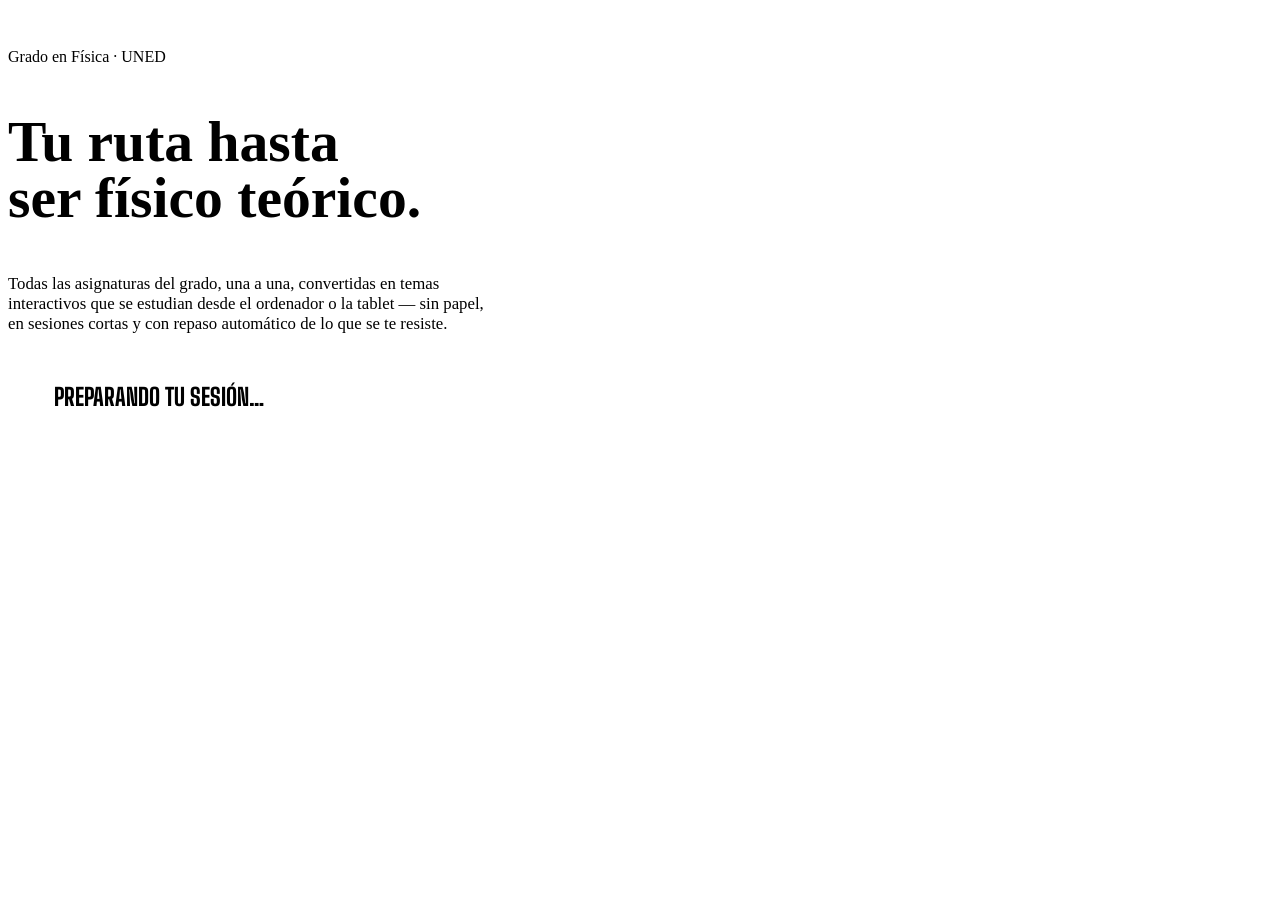
==== index.html @ 86afa159 "Add files via upload" ====
<!doctype html>
<html lang="es">
<head>
<meta charset="utf-8">
<meta name="viewport" content="width=device-width, initial-scale=1, viewport-fit=cover">
<title>Física UNED · Mapa del grado</title>
<meta name="description" content="Plataforma personal de estudio del Grado en Física de la UNED: temas interactivos, repaso espaciado y seguimiento de progreso.">
<meta name="theme-color" content="#0a1210">
<link rel="manifest" href="manifest.webmanifest">
<link rel="icon" href="icons/icon.svg" type="image/svg+xml">
<link rel="apple-touch-icon" href="icons/icon-180.png">
<meta name="apple-mobile-web-app-capable" content="yes">
<meta name="apple-mobile-web-app-status-bar-style" content="black-translucent">
<meta name="apple-mobile-web-app-title" content="Física UNED">
<link rel="preconnect" href="https://fonts.googleapis.com">
<link rel="preconnect" href="https://fonts.gstatic.com" crossorigin>
<link rel="stylesheet" href="https://fonts.googleapis.com/css2?family=Big+Shoulders+Display:wght@600;700;800&family=Literata:ital,wght@0,400;0,500;0,600;1,400&family=JetBrains+Mono:wght@400;500;700&display=swap">
<link rel="stylesheet" href="assets/css/base.css">
<style>
  .portal-hero{ padding:40px 0 8px; }
  .portal-hero h1{ font-size:clamp(2.2rem,6.5vw,3.6rem); line-height:0.98; }
  .portal-hero h1 em{ font-style:normal; color:var(--accent); }
  .portal-hero .lead{ color:var(--ink-dim); font-size:1.05rem; max-width:58ch; margin-top:14px; }

  /* Sesión de hoy */
  .hoy{
    display:grid; grid-template-columns:auto 1fr auto; gap:22px; align-items:center;
    background:var(--bg-elev); border:1px solid var(--accent); border-radius:14px;
    padding:22px 24px; margin-top:26px; box-shadow:var(--shadow);
  }
  @media (max-width:720px){ .hoy{ grid-template-columns:1fr; text-align:left; gap:16px; } }
  .hoy .titulo{ font-family:'Big Shoulders Display',sans-serif; font-weight:800; font-size:1.5rem; text-transform:uppercase; }
  .hoy .sub{ color:var(--ink-dim); font-size:0.94rem; margin-top:4px; }
  .hoy .acciones{ display:flex; flex-direction:column; gap:8px; min-width:190px; }

  .sesiones{ display:flex; gap:8px; margin-top:14px; flex-wrap:wrap; }
  .sesion-btn{
    font-family:'JetBrains Mono',monospace; font-size:0.68rem; text-transform:uppercase;
    letter-spacing:0.05em; border:1px solid var(--line); background:var(--bg-sunken);
    color:var(--ink-dim); border-radius:20px; padding:7px 13px; cursor:pointer;
  }
  .sesion-btn[aria-pressed="true"]{ border-color:var(--accent); color:var(--accent); background:var(--accent-soft); }

  /* Mapa del grado */
  .curso{ margin-top:34px; }
  .curso-head{ display:flex; align-items:baseline; gap:14px; margin-bottom:12px; flex-wrap:wrap; }
  .curso-head h2{ font-size:1.35rem; }
  .curso-head .meta{ font-family:'JetBrains Mono',monospace; font-size:0.68rem; color:var(--ink-dim); text-transform:uppercase; letter-spacing:0.07em; }
  .asignaturas{ display:grid; grid-template-columns:repeat(auto-fill,minmax(232px,1fr)); gap:12px; }
  .asig{
    background:var(--bg-elev); border:1px solid var(--line); border-radius:11px; padding:14px 16px;
    display:flex; flex-direction:column; gap:7px; text-decoration:none; color:var(--ink);
    position:relative; min-height:118px;
  }
  .asig.abierta{ border-color:var(--accent); }
  .asig.abierta:hover{ transform:translateY(-2px); box-shadow:var(--shadow); }
  .asig.cerrada{ opacity:0.5; }
  .asig .sem{ font-family:'JetBrains Mono',monospace; font-size:0.6rem; color:var(--ink-dim); letter-spacing:0.07em; text-transform:uppercase; }
  .asig h3{ font-size:0.98rem; font-family:'Literata',serif; text-transform:none; letter-spacing:0; font-weight:600; line-height:1.3; }
  .asig .foot{ margin-top:auto; display:flex; align-items:center; gap:8px; justify-content:space-between; }
  .asig .prog{ font-family:'JetBrains Mono',monospace; font-size:0.66rem; color:var(--accent); }
</style>
</head>
<body>

<main class="wrap">

  <section class="portal-hero">
    <span class="eyebrow">Grado en Física · UNED</span>
    <h1>Tu ruta hasta<br>ser <em>físico teórico</em>.</h1>
    <p class="lead">Todas las asignaturas del grado, una a una, convertidas en temas interactivos que se estudian desde el ordenador o la tablet — sin papel, en sesiones cortas y con repaso automático de lo que se te resiste.</p>

    <div class="hoy" id="hoy">
      <div id="hoyAnillo"></div>
      <div>
        <div class="titulo" id="hoyTitulo">Preparando tu sesión…</div>
        <div class="sub" id="hoySub"></div>
        <div class="sesiones" id="sesiones"></div>
      </div>
      <div class="acciones" id="hoyAcciones"></div>
    </div>

    <div class="stat-row" style="margin-top:22px" id="resumenGlobal"></div>
  </section>

  <section id="mapa"></section>

</main>

<script type="module">
import * as store from "./assets/js/store.js";
import * as ui from "./assets/js/ui.js";
import { CURSOS, TEMARIOS, temasDe } from "./assets/js/curriculum.js";

await ui.arrancar("index");

/* ---------- resumen global ---------- */
function pintarResumen(){
  const xp = store.xpTotal();
  const nivel = store.nivelDe(xp);
  const { correctas, total } = store.aciertos();
  const rep = store.resumenRepaso();
  const cont = document.getElementById("resumenGlobal");
  cont.innerHTML = "";
  const datos = [
    { k:"Nivel", v:`${nivel.nivel} · ${nivel.titulo}` },
    { k:"Experiencia", v:`${xp} XP` },
    { k:"Preguntas superadas", v:`${correctas}` },
    { k:"Dominadas a largo plazo", v:`${rep.dominadas}`, clase:"good" },
    { k:"Días de estudio", v:`${store.diasActivos()}` },
  ];
  datos.forEach(d=>{
    cont.appendChild(ui.el("div",{class:"stat"},
      ui.el("span",{class:"k"}, d.k),
      ui.el("span",{class:"v "+(d.clase||"")}, String(d.v))
    ));
  });
}

/* ---------- sesión de hoy ---------- */
function siguienteTema(){
  for (const [code, asig] of Object.entries(TEMARIOS)){
    for (const tema of asig.temas){
      if (tema.estado !== "publicado") continue;
      const preguntas = tema.preguntas || 24; // estimación por tema
      const p = store.progresoTema(code, tema.code, preguntas);
      if (!p.completado) return { subjectCode: code, asig, tema, progreso: p };
    }
  }
  return null;
}

function pintarHoy(){
  const rep = store.resumenRepaso();
  const siguiente = siguienteTema();
  const titulo = document.getElementById("hoyTitulo");
  const sub = document.getElementById("hoySub");
  const acciones = document.getElementById("hoyAcciones");
  const anillo = document.getElementById("hoyAnillo");
  acciones.innerHTML = ""; anillo.innerHTML = "";

  const pref = store.sesionPreferida();
  const sesion = store.SESIONES.find(s=>s.id===pref) || store.SESIONES[1];

  if (rep.pendientes > 0){
    titulo.textContent = `Repaso: ${rep.pendientes} pregunta${rep.pendientes===1?"":"s"} esperando`;
    sub.textContent = `Empieza por aquí — son las que tu memoria está a punto de soltar. Unos ${Math.min(rep.pendientes, sesion.preguntas)} minutos y listo.`;
    anillo.appendChild(ui.anillo(Math.min(100, Math.round(100*rep.dominadas/Math.max(1,rep.total))), 76, `${rep.pendientes}`));
    acciones.appendChild(ui.el("a",{class:"btn primary", href:"repaso.html"},"Repasar ahora"));
    if (siguiente) acciones.appendChild(ui.el("a",{class:"btn ghost small", href:siguiente.tema.ruta},"Seguir con el tema"));
  } else if (siguiente){
    titulo.textContent = siguiente.tema.titulo;
    sub.textContent = `${siguiente.asig.nombre} · ${siguiente.progreso.correctas > 0 ? "continúa donde lo dejaste" : "tema nuevo"} — ${siguiente.tema.gancho}.`;
    anillo.appendChild(ui.anillo(siguiente.progreso.porcentaje, 76));
    acciones.appendChild(ui.el("a",{class:"btn primary", href:siguiente.tema.ruta}, siguiente.progreso.correctas>0 ? "Continuar" : "Empezar"));
  } else {
    titulo.textContent = "Todo al día";
    sub.textContent = "No hay repasos pendientes y has completado el material publicado. El siguiente tema llega pronto.";
    anillo.appendChild(ui.anillo(100, 76, "✓"));
    acciones.appendChild(ui.el("a",{class:"btn ghost", href:"perfil.html"},"Ver mi progreso"));
  }

  const cont = document.getElementById("sesiones");
  cont.innerHTML = "";
  store.SESIONES.forEach(s=>{
    const b = ui.el("button",{class:"sesion-btn", type:"button", "aria-pressed": String(s.id===pref)},
      `${s.min} min · ${s.etiqueta.replace("Sesión ","")}`);
    b.addEventListener("click", ()=>{ store.guardarSesionPreferida(s.id); pintarHoy(); });
    cont.appendChild(b);
  });
}

/* ---------- mapa del grado ---------- */
function pintarMapa(){
  const mapa = document.getElementById("mapa");
  mapa.innerHTML = "";
  CURSOS.forEach(curso=>{
    const abiertas = curso.asignaturas.filter(a=>a.estado==="abierta").length;
    const sec = ui.el("div",{class:"curso"});
    sec.appendChild(ui.el("div",{class:"curso-head"},
      ui.el("h2",{}, curso.nombre),
      ui.el("span",{class:"meta"}, `${curso.asignaturas.length} asignaturas · ${abiertas} disponible${abiertas===1?"":"s"}`)
    ));
    const grid = ui.el("div",{class:"asignaturas"});
    curso.asignaturas.forEach(a=>{
      const abierta = a.estado==="abierta";
      const temas = temasDe(a.code);
      const publicados = temas.filter(t=>t.estado==="publicado").length;
      const nodo = ui.el(abierta ? "a" : "div",
        Object.assign({class:`asig ${abierta?"abierta":"cerrada"}`}, abierta ? {href:a.ruta} : {}),
        ui.el("span",{class:"sem"}, a.sem === 0 ? "Anual" : `Semestre ${a.sem} · ${a.ects} ECTS`),
        ui.el("h3",{}, a.nombre),
        ui.el("div",{class:"foot"},
          ui.el("span",{class: abierta ? "pill on" : "pill"}, abierta ? "Abierta" : "En construcción"),
          abierta ? ui.el("span",{class:"prog"}, `${publicados}/${temas.length} temas`) : null
        )
      );
      grid.appendChild(nodo);
    });
    sec.appendChild(grid);
    mapa.appendChild(sec);
  });
}

function pintarTodo(){ pintarResumen(); pintarHoy(); pintarMapa(); }
pintarTodo();
store.onCambio(()=>{ pintarResumen(); pintarHoy(); });
ui.montarPie();
</script>
</body>
</html>
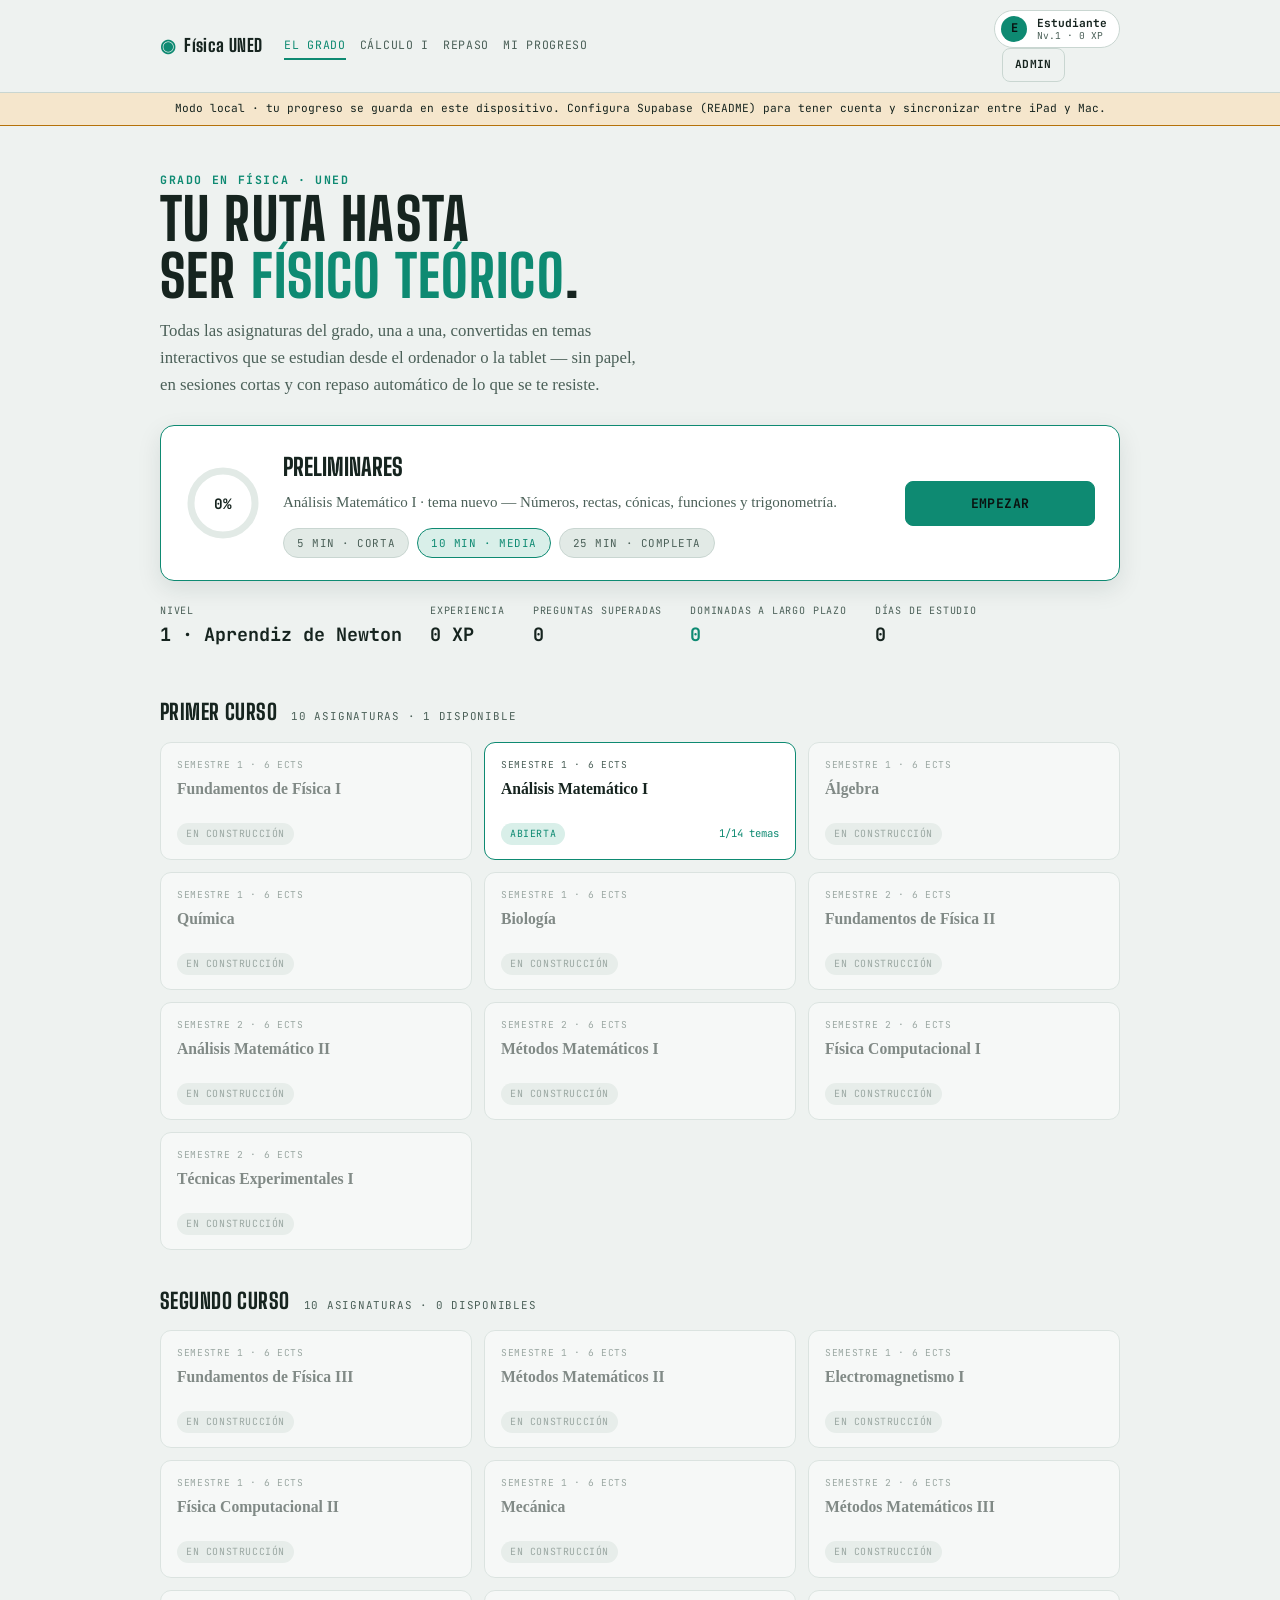
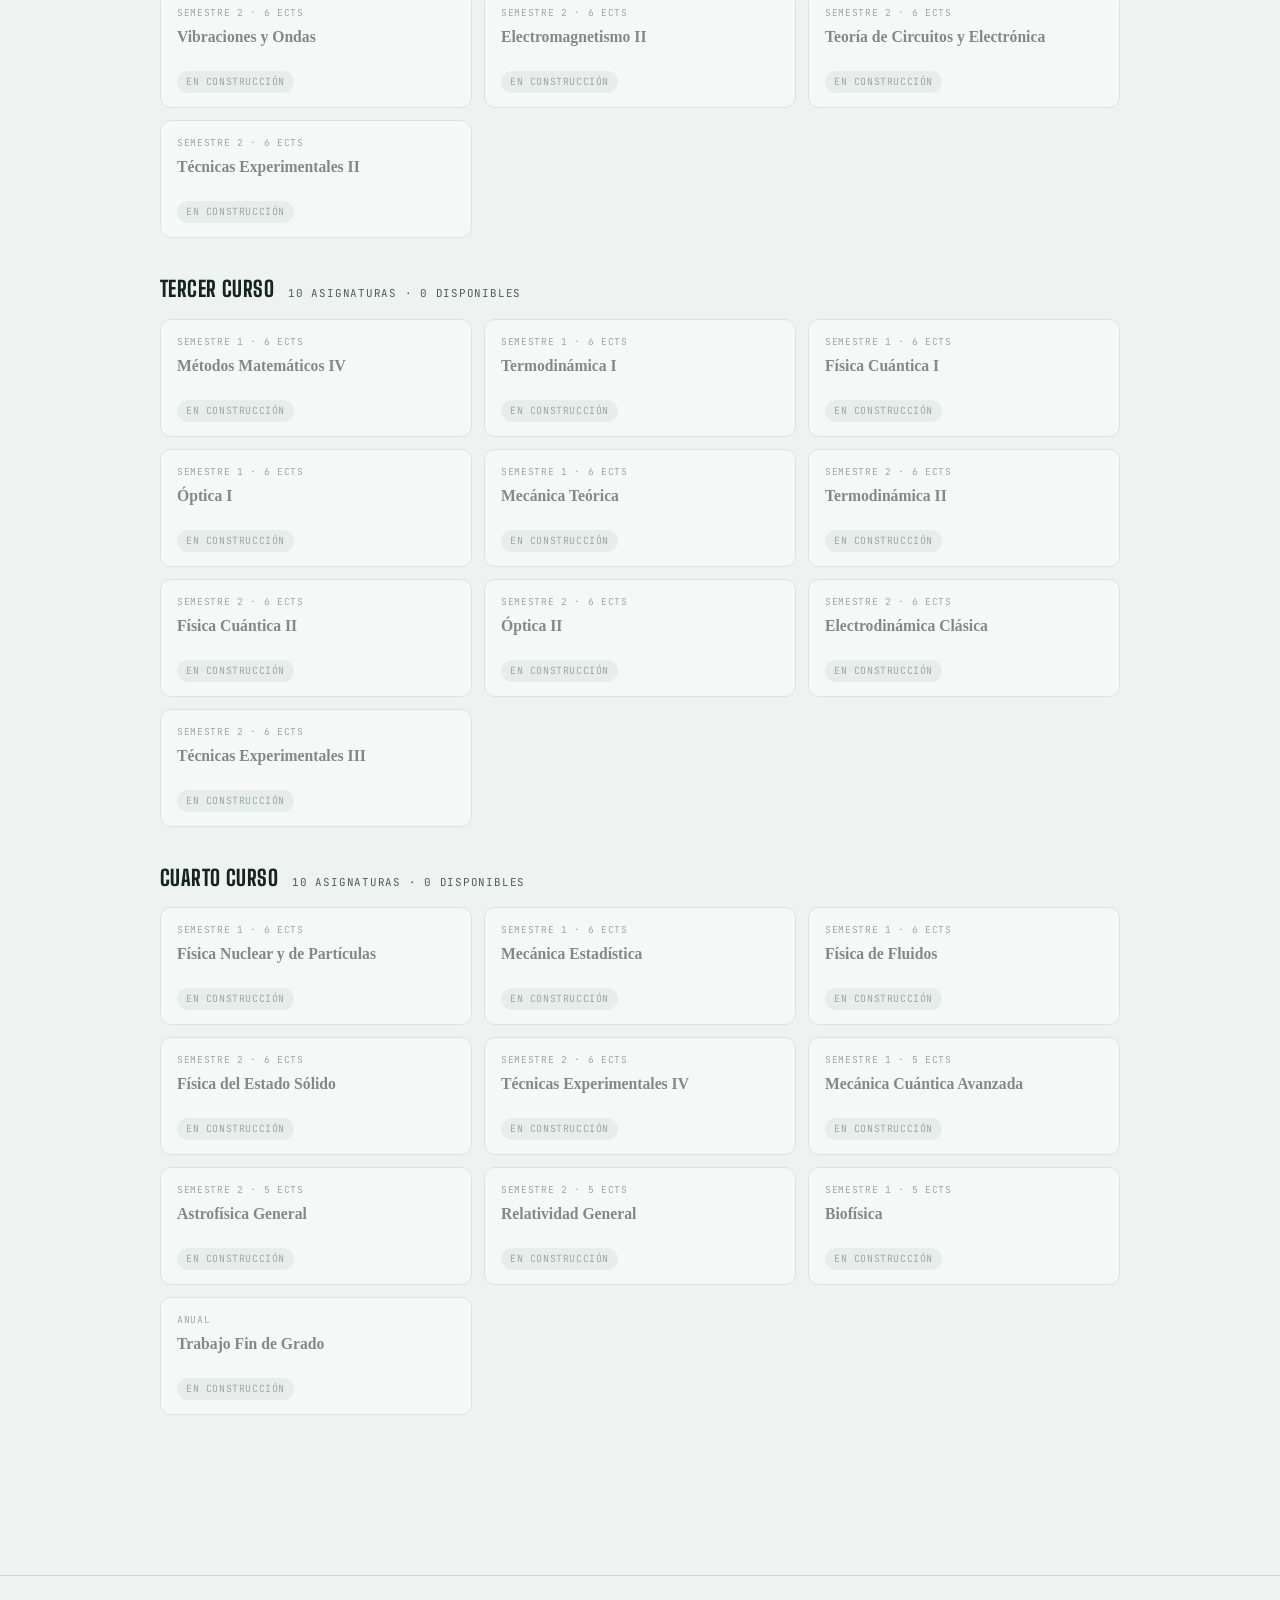
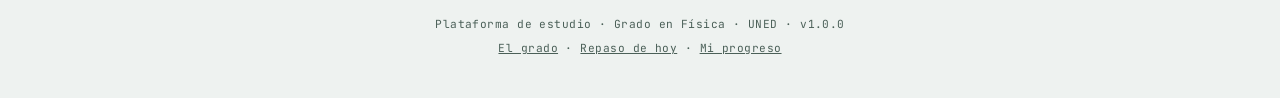
==== commit 846725bb: "Add files via upload" ====
--- a/index.html
+++ b/index.html
@@ -7,15 +7,306 @@
 <meta name="description" content="Plataforma personal de estudio del Grado en Física de la UNED: temas interactivos, repaso espaciado y seguimiento de progreso.">
 <meta name="theme-color" content="#0a1210">
 <link rel="manifest" href="manifest.webmanifest">
-<link rel="icon" href="icons/icon.svg" type="image/svg+xml">
-<link rel="apple-touch-icon" href="icons/icon-180.png">
+<link rel="icon" href="icon.svg" type="image/svg+xml">
+<link rel="apple-touch-icon" href="icon-180.png">
 <meta name="apple-mobile-web-app-capable" content="yes">
 <meta name="apple-mobile-web-app-status-bar-style" content="black-translucent">
 <meta name="apple-mobile-web-app-title" content="Física UNED">
 <link rel="preconnect" href="https://fonts.googleapis.com">
 <link rel="preconnect" href="https://fonts.gstatic.com" crossorigin>
 <link rel="stylesheet" href="https://fonts.googleapis.com/css2?family=Big+Shoulders+Display:wght@600;700;800&family=Literata:ital,wght@0,400;0,500;0,600;1,400&family=JetBrains+Mono:wght@400;500;700&display=swap">
-<link rel="stylesheet" href="assets/css/base.css">
+<style>
+/* ==========================================================================
+   Física UNED — sistema de diseño compartido
+   Estética: panel de instrumentación / osciloscopio de laboratorio
+   ========================================================================== */
+
+:root{
+  --bg:#eef2f0;
+  --bg-elev:#ffffff;
+  --bg-sunken:#e2eae6;
+  --ink:#16241f;
+  --ink-dim:#4b6058;
+  --accent:#0e8a72;
+  --accent-soft:#d9efe9;
+  --accent-2:#b5720a;
+  --accent-2-soft:#f5e6cc;
+  --line:#c9d6d1;
+  --grid:#dbe5e1;
+  --bad:#b1352b;
+  --bad-soft:#f6dcda;
+  --good:#0e8a72;
+  --shadow:0 8px 24px rgba(20,40,35,0.10);
+  --scope-bg:#0a1210;
+  --radius:12px;
+}
+@media (prefers-color-scheme: dark){
+  :root:not([data-theme="light"]){
+    --bg:#0a1210;
+    --bg-elev:#101c19;
+    --bg-sunken:#0d1815;
+    --ink:#e7f3ee;
+    --ink-dim:#93a8a0;
+    --accent:#3ddc97;
+    --accent-soft:#123227;
+    --accent-2:#ffb454;
+    --accent-2-soft:#2b2213;
+    --line:#1f2f2a;
+    --grid:#16211d;
+    --bad:#ff8686;
+    --bad-soft:#2c1414;
+    --good:#3ddc97;
+    --shadow:0 8px 28px rgba(0,0,0,0.45);
+    --scope-bg:#050b09;
+  }
+}
+:root[data-theme="dark"]{
+  --bg:#0a1210;
+  --bg-elev:#101c19;
+  --bg-sunken:#0d1815;
+  --ink:#e7f3ee;
+  --ink-dim:#93a8a0;
+  --accent:#3ddc97;
+  --accent-soft:#123227;
+  --accent-2:#ffb454;
+  --accent-2-soft:#2b2213;
+  --line:#1f2f2a;
+  --grid:#16211d;
+  --bad:#ff8686;
+  --bad-soft:#2c1414;
+  --good:#3ddc97;
+  --shadow:0 8px 28px rgba(0,0,0,0.45);
+  --scope-bg:#050b09;
+}
+
+*{ box-sizing:border-box; }
+html{ -webkit-text-size-adjust:100%; }
+body{
+  margin:0;
+  background:var(--bg);
+  color:var(--ink);
+  font-family:'Literata', Georgia, 'Times New Roman', serif;
+  line-height:1.6;
+  min-height:100vh;
+  overscroll-behavior-y:none;
+}
+img{ max-width:100%; }
+[hidden]{ display:none !important; }
+::selection{ background:var(--accent); color:var(--bg-elev); }
+
+h1,h2,h3,.display{
+  font-family:'Big Shoulders Display', 'Arial Narrow', sans-serif;
+  text-transform:uppercase;
+  letter-spacing:0.02em;
+  text-wrap:balance;
+  font-weight:800;
+  margin:0;
+}
+p{ margin:0 0 14px; }
+a{ color:var(--accent); }
+.mono{ font-family:'JetBrains Mono', ui-monospace, monospace; }
+code, .formula{
+  font-family:'JetBrains Mono', ui-monospace, monospace;
+  background:var(--bg-sunken);
+  border:1px solid var(--line);
+  border-radius:4px;
+  padding:0.05em 0.4em;
+  font-size:0.92em;
+  font-variant-numeric:tabular-nums;
+}
+.eyebrow{
+  font-family:'JetBrains Mono', monospace;
+  text-transform:uppercase;
+  letter-spacing:0.14em;
+  font-size:0.72rem;
+  color:var(--accent);
+  font-weight:700;
+}
+.muted{ color:var(--ink-dim); }
+.center{ text-align:center; }
+
+/* ===== Contenedores ===== */
+.wrap{ max-width:1000px; margin:0 auto; padding:0 20px 100px; }
+.wrap.narrow{ max-width:880px; }
+.wrap.tight{ max-width:520px; }
+section + section{ margin-top:38px; }
+
+/* ===== Barra superior compartida ===== */
+.appbar{
+  position:sticky; top:0; z-index:60;
+  background:color-mix(in srgb, var(--bg) 90%, transparent);
+  backdrop-filter:blur(10px);
+  border-bottom:1px solid var(--line);
+}
+.appbar-inner{
+  max-width:1000px; margin:0 auto; padding:10px 20px;
+  display:flex; align-items:center; gap:16px;
+}
+.brand{
+  font-family:'Big Shoulders Display',sans-serif; font-weight:800; font-size:1.1rem;
+  letter-spacing:0.02em; white-space:nowrap; text-decoration:none; color:var(--ink);
+  display:flex; align-items:center; gap:8px;
+}
+.brand .spark{ color:var(--accent); }
+.appbar nav{ display:flex; gap:14px; align-items:center; margin-left:6px; }
+.appbar nav a{
+  font-family:'JetBrains Mono',monospace; font-size:0.72rem; text-transform:uppercase;
+  letter-spacing:0.06em; text-decoration:none; color:var(--ink-dim); padding:4px 0;
+  border-bottom:2px solid transparent;
+}
+.appbar nav a:hover{ color:var(--ink); }
+.appbar nav a[aria-current="page"]{ color:var(--accent); border-bottom-color:var(--accent); }
+.appbar .spacer{ margin-left:auto; }
+
+.userchip{
+  display:flex; align-items:center; gap:10px; text-decoration:none; color:var(--ink);
+  border:1px solid var(--line); border-radius:22px; padding:5px 12px 5px 6px; background:var(--bg-elev);
+}
+.userchip .avatar{
+  width:26px; height:26px; border-radius:50%; background:var(--accent); color:var(--scope-bg);
+  display:flex; align-items:center; justify-content:center; font-family:'JetBrains Mono',monospace;
+  font-weight:700; font-size:0.75rem; flex:none;
+}
+.userchip .meta{ display:flex; flex-direction:column; line-height:1.15; }
+.userchip .meta .n{ font-family:'JetBrains Mono',monospace; font-size:0.7rem; font-weight:700; }
+.userchip .meta .x{ font-family:'JetBrains Mono',monospace; font-size:0.6rem; color:var(--ink-dim); }
+@media (max-width:640px){
+  .appbar nav{ display:none; }
+  .userchip .meta{ display:none; }
+}
+
+/* ===== Botones ===== */
+.btn{
+  font-family:'JetBrains Mono',monospace; font-weight:700; font-size:0.82rem;
+  letter-spacing:0.03em; text-transform:uppercase; border-radius:8px; border:1px solid var(--line);
+  padding:11px 18px; cursor:pointer; background:var(--bg-elev); color:var(--ink);
+  transition:transform .15s ease, border-color .15s ease; text-decoration:none; display:inline-block;
+  text-align:center;
+}
+.btn:hover{ transform:translateY(-1px); border-color:var(--accent); }
+.btn:active{ transform:translateY(0); }
+.btn.primary{ background:var(--accent); color:var(--scope-bg); border-color:var(--accent); }
+.btn.ghost{ background:transparent; }
+.btn.danger{ color:var(--bad); border-color:var(--bad); }
+.btn.small{ padding:7px 12px; font-size:0.7rem; }
+.btn:disabled{ opacity:0.45; cursor:not-allowed; transform:none; }
+.btn-row{ display:flex; gap:12px; flex-wrap:wrap; }
+
+/* ===== Formularios ===== */
+.field{ display:flex; flex-direction:column; gap:6px; }
+label{
+  font-family:'JetBrains Mono',monospace; font-size:0.68rem; text-transform:uppercase;
+  letter-spacing:0.06em; color:var(--ink-dim); display:flex; justify-content:space-between;
+}
+label b{ color:var(--ink); font-variant-numeric:tabular-nums; }
+input[type=email], input[type=password], input[type=text], select, textarea{
+  font-family:'JetBrains Mono',monospace; background:var(--bg-elev); color:var(--ink);
+  border:1px solid var(--line); border-radius:8px; padding:11px 12px; font-size:0.9rem; width:100%;
+}
+input:focus-visible, select:focus-visible, button:focus-visible, a:focus-visible{
+  outline:2px solid var(--accent); outline-offset:2px;
+}
+input[type=range]{ width:100%; accent-color:var(--accent); }
+
+/* ===== Tarjetas / paneles ===== */
+.card{
+  background:var(--bg-elev); border:1px solid var(--line); border-radius:var(--radius);
+  padding:20px; box-shadow:var(--shadow);
+}
+.panel{
+  background:var(--bg-elev); border:1px solid var(--line); border-radius:var(--radius);
+  overflow:hidden; box-shadow:var(--shadow);
+}
+.panel-head{
+  display:flex; align-items:center; gap:14px; padding:16px 20px;
+  border-bottom:1px solid var(--line); background:var(--bg-sunken);
+}
+.panel-head h2{ font-size:1.25rem; }
+.panel-body{ padding:20px; }
+
+.callout{
+  background:var(--accent-2-soft); border:1px solid var(--accent-2); border-radius:8px;
+  padding:12px 14px; font-size:0.92rem; margin:14px 0;
+}
+.callout .eyebrow{ color:var(--accent-2); }
+.notice{
+  background:var(--accent-soft); border:1px solid var(--accent); border-radius:8px;
+  padding:12px 14px; font-size:0.9rem; color:var(--ink);
+}
+.notice.error{ background:var(--bad-soft); border-color:var(--bad); }
+
+/* ===== Barras de progreso ===== */
+.bar-track{ height:8px; border-radius:5px; background:var(--bg-sunken); border:1px solid var(--line); overflow:hidden; }
+.bar-fill{ height:100%; background:linear-gradient(90deg, var(--accent), var(--accent-2)); width:0%; transition:width .5s ease; }
+
+.ring{ position:relative; flex:none; }
+.ring svg{ transform:rotate(-90deg); display:block; }
+.ring .ring-label{
+  position:absolute; inset:0; display:flex; align-items:center; justify-content:center;
+  font-family:'JetBrains Mono',monospace; font-weight:700; font-size:0.9rem;
+}
+
+/* ===== Estadísticas ===== */
+.stat-row{ display:flex; flex-wrap:wrap; gap:10px 28px; }
+.stat{ font-family:'JetBrains Mono',monospace; }
+.stat .k{ display:block; font-size:0.63rem; text-transform:uppercase; letter-spacing:0.08em; color:var(--ink-dim); }
+.stat .v{ font-size:1.15rem; font-weight:700; font-variant-numeric:tabular-nums; }
+.stat .v.good{ color:var(--good); }
+.stat .v.bad{ color:var(--bad); }
+.stat .v.warn{ color:var(--accent-2); }
+
+/* ===== Tablas ===== */
+.table-scroll{ overflow-x:auto; }
+table{ width:100%; border-collapse:collapse; font-size:0.86rem; }
+th{
+  font-family:'JetBrains Mono',monospace; font-size:0.64rem; text-transform:uppercase;
+  letter-spacing:0.07em; color:var(--ink-dim); text-align:left; padding:10px 12px;
+  border-bottom:1px solid var(--line); white-space:nowrap; font-weight:700;
+}
+td{ padding:11px 12px; border-bottom:1px solid var(--line); vertical-align:middle; }
+tbody tr:hover{ background:var(--bg-sunken); }
+td.num{ font-family:'JetBrains Mono',monospace; font-variant-numeric:tabular-nums; }
+
+.pill{
+  font-family:'JetBrains Mono',monospace; font-size:0.62rem; text-transform:uppercase;
+  letter-spacing:0.06em; padding:3px 9px; border-radius:20px; white-space:nowrap;
+  background:var(--bg-sunken); color:var(--ink-dim); display:inline-block;
+}
+.pill.on{ background:var(--accent-soft); color:var(--good); }
+.pill.warn{ background:var(--accent-2-soft); color:var(--accent-2); }
+.pill.off{ background:var(--bad-soft); color:var(--bad); }
+
+/* ===== Estado de carga / vacío ===== */
+.skeleton{
+  background:linear-gradient(90deg, var(--bg-sunken), var(--bg-elev), var(--bg-sunken));
+  background-size:200% 100%; animation:shimmer 1.4s infinite; border-radius:6px; height:14px;
+}
+@keyframes shimmer{ 0%{background-position:200% 0} 100%{background-position:-200% 0} }
+.empty{
+  padding:34px 20px; text-align:center; color:var(--ink-dim);
+  font-family:'JetBrains Mono',monospace; font-size:0.8rem;
+}
+
+/* ===== Pie ===== */
+footer.appfoot{
+  text-align:center; padding:40px 20px; color:var(--ink-dim);
+  font-family:'JetBrains Mono',monospace; font-size:0.7rem; letter-spacing:0.04em;
+  border-top:1px solid var(--line); margin-top:60px;
+}
+footer.appfoot a{ color:var(--ink-dim); }
+
+/* ===== Aviso de modo local ===== */
+.localbanner{
+  background:var(--accent-2-soft); border-bottom:1px solid var(--accent-2);
+  font-family:'JetBrains Mono',monospace; font-size:0.7rem; text-align:center;
+  padding:7px 16px; color:var(--ink);
+}
+
+@media (prefers-reduced-motion: reduce){
+  *{ transition:none !important; animation:none !important; scroll-behavior:auto !important; }
+}
+
+</style>
 <style>
   .portal-hero{ padding:40px 0 8px; }
   .portal-hero h1{ font-size:clamp(2.2rem,6.5vw,3.6rem); line-height:0.98; }
@@ -60,6 +351,40 @@
   .asig .foot{ margin-top:auto; display:flex; align-items:center; gap:8px; justify-content:space-between; }
   .asig .prog{ font-family:'JetBrains Mono',monospace; font-size:0.66rem; color:var(--accent); }
 </style>
+<!-- Diagnóstico de arranque: avisa en pantalla si faltan archivos en el servidor -->
+<script>
+(function () {
+  var fallos = [];
+  window.addEventListener('error', function (e) {
+    var t = e.target;
+    if (t && (t.tagName === 'SCRIPT' || t.tagName === 'LINK')) {
+      var url = t.src || t.href || '';
+      if (url && url.indexOf('fonts.googleapis') === -1 && fallos.indexOf(url) === -1) fallos.push(url);
+    }
+  }, true);
+  window.addEventListener('DOMContentLoaded', function () {
+    setTimeout(function () {
+      if (window.__appLista) return;
+      var lista = fallos.length
+        ? '<ul style="margin:8px 0 0 18px;padding:0">' + fallos.map(function (f) {
+            return '<li style="margin:3px 0;font-family:ui-monospace,monospace;font-size:13px">' +
+                   f.replace(location.origin, '') + '</li>';
+          }).join('') + '</ul>'
+        : '';
+      var aviso = document.createElement('div');
+      aviso.setAttribute('role', 'alert');
+      aviso.style.cssText = 'position:fixed;left:0;right:0;bottom:0;z-index:99999;background:#2c1414;' +
+        'color:#ffe4e4;border-top:2px solid #ff8686;padding:16px 20px;max-height:60vh;overflow:auto;' +
+        'font:14px/1.55 -apple-system,BlinkMacSystemFont,"Segoe UI",Roboto,sans-serif';
+      aviso.innerHTML = '<b>La aplicación no ha arrancado.</b> Faltan archivos en el servidor' +
+        (fallos.length ? ':' : '. Comprueba que las carpetas <b>assets/</b>, <b>temas/</b> e <b>icons/</b> ' +
+         'estén subidas junto a los .html.') + lista +
+        '<div style="margin-top:10px;opacity:.85">Sube la carpeta completa (con sus subcarpetas) y recarga.</div>';
+      document.body.appendChild(aviso);
+    }, 8000);
+  });
+})();
+</script>
 </head>
 <body>
 
@@ -88,9 +413,1401 @@
 </main>
 
 <script type="module">
-import * as store from "./assets/js/store.js";
-import * as ui from "./assets/js/ui.js";
-import { CURSOS, TEMARIOS, temasDe } from "./assets/js/curriculum.js";
+/* ============ APLICACIÓN COMPLETA INCRUSTADA ============ */
+/* ===== módulo: assets/js/config.js ===== */
+/* ==========================================================================
+   CONFIGURACIÓN — el único archivo que necesitas tocar
+   ==========================================================================
+
+   MODO LOCAL (por defecto)
+   Si dejas SUPABASE_URL y SUPABASE_ANON_KEY vacíos, la aplicación funciona
+   igualmente: guarda tu progreso en el propio dispositivo (localStorage).
+   Perfecto para estudiar tú solo desde ya, sin registrarte en nada.
+
+   MODO NUBE (cuando quieras cuentas de usuario)
+   Rellena las dos claves con los datos de tu proyecto de Supabase y la web
+   pasará automáticamente a tener registro, login, sincronización entre
+   dispositivos y panel de administración. No hay que cambiar nada más.
+   Las instrucciones paso a paso están en README.md.
+   ========================================================================== */
+
+const SUPABASE_URL = "";
+const SUPABASE_ANON_KEY = "";
+
+/* Correos que se convierten automáticamente en administradores al registrarse.
+   Pon aquí el tuyo antes de crear tu cuenta, por ejemplo:
+   export const ADMIN_EMAILS = ["yo@ejemplo.com"];                            */
+const ADMIN_EMAILS = [];
+
+/* Identidad de la aplicación */
+const APP = {
+  nombre: "Física UNED",
+  nombreLargo: "Plataforma de estudio · Grado en Física · UNED",
+  version: "1.0.0",
+};
+
+/* ¿Hay configuración de nube disponible? */
+const CLOUD_ENABLED = Boolean(SUPABASE_URL && SUPABASE_ANON_KEY);
+
+const config = { SUPABASE_URL, SUPABASE_ANON_KEY, ADMIN_EMAILS, APP, CLOUD_ENABLED };
+
+/* ===== módulo: assets/js/curriculum.js ===== */
+/* ==========================================================================
+   PLAN DE ESTUDIOS — Grado en Física (UNED, código 6104)
+   Cada asignatura tiene estado: "abierta" | "construccion"
+   Para abrir una asignatura nueva: cambia su estado y añade su "ruta".
+   ========================================================================== */
+
+const CURSOS = [
+  {
+    n: 1,
+    nombre: "Primer curso",
+    asignaturas: [
+      { code: "ff1",  nombre: "Fundamentos de Física I",    sem: 1, ects: 6, tipo: "básica", estado: "construccion" },
+      { code: "am1",  nombre: "Análisis Matemático I",      sem: 1, ects: 6, tipo: "básica", estado: "abierta", ruta: "asignatura.html?code=am1" },
+      { code: "alg",  nombre: "Álgebra",                    sem: 1, ects: 6, tipo: "básica", estado: "construccion" },
+      { code: "qui",  nombre: "Química",                    sem: 1, ects: 6, tipo: "básica", estado: "construccion" },
+      { code: "bio",  nombre: "Biología",                   sem: 1, ects: 6, tipo: "básica", estado: "construccion" },
+      { code: "ff2",  nombre: "Fundamentos de Física II",   sem: 2, ects: 6, tipo: "básica", estado: "construccion" },
+      { code: "am2",  nombre: "Análisis Matemático II",     sem: 2, ects: 6, tipo: "básica", estado: "construccion" },
+      { code: "mm1",  nombre: "Métodos Matemáticos I",      sem: 2, ects: 6, tipo: "básica", estado: "construccion" },
+      { code: "fc1",  nombre: "Física Computacional I",     sem: 2, ects: 6, tipo: "básica", estado: "construccion" },
+      { code: "te1",  nombre: "Técnicas Experimentales I",  sem: 2, ects: 6, tipo: "básica", estado: "construccion" },
+    ],
+  },
+  {
+    n: 2,
+    nombre: "Segundo curso",
+    asignaturas: [
+      { code: "ff3",  nombre: "Fundamentos de Física III",         sem: 1, ects: 6, tipo: "obligatoria", estado: "construccion" },
+      { code: "mm2",  nombre: "Métodos Matemáticos II",            sem: 1, ects: 6, tipo: "obligatoria", estado: "construccion" },
+      { code: "em1",  nombre: "Electromagnetismo I",               sem: 1, ects: 6, tipo: "obligatoria", estado: "construccion" },
+      { code: "fc2",  nombre: "Física Computacional II",           sem: 1, ects: 6, tipo: "obligatoria", estado: "construccion" },
+      { code: "mec",  nombre: "Mecánica",                          sem: 1, ects: 6, tipo: "obligatoria", estado: "construccion" },
+      { code: "mm3",  nombre: "Métodos Matemáticos III",           sem: 2, ects: 6, tipo: "obligatoria", estado: "construccion" },
+      { code: "vo",   nombre: "Vibraciones y Ondas",               sem: 2, ects: 6, tipo: "obligatoria", estado: "construccion" },
+      { code: "em2",  nombre: "Electromagnetismo II",              sem: 2, ects: 6, tipo: "obligatoria", estado: "construccion" },
+      { code: "tce",  nombre: "Teoría de Circuitos y Electrónica", sem: 2, ects: 6, tipo: "obligatoria", estado: "construccion" },
+      { code: "te2",  nombre: "Técnicas Experimentales II",        sem: 2, ects: 6, tipo: "obligatoria", estado: "construccion" },
+    ],
+  },
+  {
+    n: 3,
+    nombre: "Tercer curso",
+    asignaturas: [
+      { code: "mm4",  nombre: "Métodos Matemáticos IV",      sem: 1, ects: 6, tipo: "obligatoria", estado: "construccion" },
+      { code: "td1",  nombre: "Termodinámica I",             sem: 1, ects: 6, tipo: "obligatoria", estado: "construccion" },
+      { code: "fq1",  nombre: "Física Cuántica I",           sem: 1, ects: 6, tipo: "obligatoria", estado: "construccion" },
+      { code: "op1",  nombre: "Óptica I",                    sem: 1, ects: 6, tipo: "obligatoria", estado: "construccion" },
+      { code: "mt",   nombre: "Mecánica Teórica",            sem: 1, ects: 6, tipo: "obligatoria", estado: "construccion" },
+      { code: "td2",  nombre: "Termodinámica II",            sem: 2, ects: 6, tipo: "obligatoria", estado: "construccion" },
+      { code: "fq2",  nombre: "Física Cuántica II",          sem: 2, ects: 6, tipo: "obligatoria", estado: "construccion" },
+      { code: "op2",  nombre: "Óptica II",                   sem: 2, ects: 6, tipo: "obligatoria", estado: "construccion" },
+      { code: "edc",  nombre: "Electrodinámica Clásica",     sem: 2, ects: 6, tipo: "obligatoria", estado: "construccion" },
+      { code: "te3",  nombre: "Técnicas Experimentales III", sem: 2, ects: 6, tipo: "obligatoria", estado: "construccion" },
+    ],
+  },
+  {
+    n: 4,
+    nombre: "Cuarto curso",
+    asignaturas: [
+      { code: "fnp",  nombre: "Física Nuclear y de Partículas", sem: 1, ects: 6,  tipo: "obligatoria", estado: "construccion" },
+      { code: "me",   nombre: "Mecánica Estadística",           sem: 1, ects: 6,  tipo: "obligatoria", estado: "construccion" },
+      { code: "ffl",  nombre: "Física de Fluidos",              sem: 1, ects: 6,  tipo: "obligatoria", estado: "construccion" },
+      { code: "fes",  nombre: "Física del Estado Sólido",       sem: 2, ects: 6,  tipo: "obligatoria", estado: "construccion" },
+      { code: "te4",  nombre: "Técnicas Experimentales IV",     sem: 2, ects: 6,  tipo: "obligatoria", estado: "construccion" },
+      { code: "mca",  nombre: "Mecánica Cuántica Avanzada",     sem: 1, ects: 5,  tipo: "optativa",    estado: "construccion" },
+      { code: "ast",  nombre: "Astrofísica General",            sem: 2, ects: 5,  tipo: "optativa",    estado: "construccion" },
+      { code: "rg",   nombre: "Relatividad General",            sem: 2, ects: 5,  tipo: "optativa",    estado: "construccion" },
+      { code: "bfi",  nombre: "Biofísica",                      sem: 1, ects: 5,  tipo: "optativa",    estado: "construccion" },
+      { code: "tfg",  nombre: "Trabajo Fin de Grado",           sem: 0, ects: 10, tipo: "TFG",         estado: "construccion" },
+    ],
+  },
+];
+
+/* Índice rápido por código */
+const ASIGNATURAS = Object.fromEntries(
+  CURSOS.flatMap((c) => c.asignaturas.map((a) => [a.code, { ...a, curso: c.n }]))
+);
+
+/* ==========================================================================
+   TEMARIOS — por ahora solo Análisis Matemático I está abierta
+   estado: "publicado" | "pendiente"
+   ========================================================================== */
+
+const TEMARIOS = {
+  am1: {
+    nombre: "Análisis Matemático I",
+    apodo: "Observatorio de Cálculo I",
+    descripcion:
+      "Cálculo de una variable mirado siempre desde la física: cinemática, campos, ondas y órbitas.",
+    temas: [
+      { code: "preliminares", n: 1,  titulo: "Preliminares",                             gancho: "Números, rectas, cónicas, funciones y trigonometría", estado: "publicado", ruta: "tema-am1-01-preliminares.html", preguntas: 21 },
+      { code: "limites",      n: 2,  titulo: "Límites y continuidad",                     gancho: "El instante en el cálculo de velocidades",           estado: "pendiente" },
+      { code: "derivadas",    n: 3,  titulo: "Diferenciación",                            gancho: "La derivada como razón de cambio física",            estado: "pendiente" },
+      { code: "trascendentes",n: 4,  titulo: "Funciones trascendentes",                   gancho: "Crecimiento exponencial, desintegración radiactiva", estado: "pendiente" },
+      { code: "aplic-deriv",  n: 5,  titulo: "Aplicaciones de las derivadas",             gancho: "Optimización y razones de cambio relacionadas",      estado: "pendiente" },
+      { code: "integracion",  n: 6,  titulo: "Integración",                               gancho: "De la velocidad a la posición",                      estado: "pendiente" },
+      { code: "tecnicas-int", n: 7,  titulo: "Técnicas de integración",                   gancho: "El arsenal para resolver integrales reales",         estado: "pendiente" },
+      { code: "aplic-int",    n: 8,  titulo: "Aplicaciones de la integración",            gancho: "Trabajo, energía y centros de masa",                 estado: "pendiente" },
+      { code: "conicas",      n: 9,  titulo: "Cónicas paramétricas y polares",            gancho: "Órbitas en coordenadas naturales",                   estado: "pendiente" },
+      { code: "series",       n: 10, titulo: "Secuencias, series y series de potencias",  gancho: "Aproximaciones de Taylor en física",                 estado: "pendiente" },
+      { code: "complejos",    n: 11, titulo: "Apéndice I · Números complejos",            gancho: "Oscilaciones y ondas con fasores",                   estado: "pendiente" },
+      { code: "func-complej", n: 12, titulo: "Apéndice II · Funciones complejas",         gancho: "Herramientas para electromagnetismo",                estado: "pendiente" },
+      { code: "continuas",    n: 13, titulo: "Apéndice III · Funciones continuas",        gancho: "El rigor detrás de la intuición física",             estado: "pendiente" },
+      { code: "riemann",      n: 14, titulo: "Apéndice IV · La integral de Riemann",      gancho: "Qué significa sumar infinitos trocitos",             estado: "pendiente" },
+    ],
+    recursos: [
+      { titulo: "Tablas de fórmulas e integrales", nota: "Chuleta rápida de derivadas e integrales" },
+      { titulo: "Soluciones de ejercicios impares", nota: "Para autocorregirte tras cada estación" },
+    ],
+  },
+};
+
+/* Utilidades */
+function temasDe(subjectCode) {
+  return TEMARIOS[subjectCode]?.temas ?? [];
+}
+function temaPublicado(subjectCode, topicCode) {
+  return temasDe(subjectCode).find((t) => t.code === topicCode && t.estado === "publicado");
+}
+function totalTemasPublicados() {
+  return Object.values(TEMARIOS).reduce(
+    (acc, s) => acc + s.temas.filter((t) => t.estado === "publicado").length, 0
+  );
+}
+function totalAsignaturas() {
+  return CURSOS.reduce((acc, c) => acc + c.asignaturas.length, 0);
+}
+function asignaturasAbiertas() {
+  return CURSOS.flatMap((c) => c.asignaturas).filter((a) => a.estado === "abierta");
+}
+
+const curriculum = { temasDe, temaPublicado, totalTemasPublicados, totalAsignaturas, asignaturasAbiertas, CURSOS, ASIGNATURAS, TEMARIOS };
+
+/* ===== módulo: assets/js/store.js ===== */
+/* ==========================================================================
+   STORE — sesión, usuarios y progreso
+   Funciona en dos modos de forma transparente:
+     · MODO LOCAL  → todo se guarda en este dispositivo (localStorage)
+     · MODO NUBE   → Supabase (auth + Postgres), con caché local y cola offline
+   ========================================================================== */
+
+const LS = {
+  progress: "fu_progress_v1",
+  exams: "fu_exams_v1",
+  profile: "fu_local_profile_v1",
+  queue: "fu_sync_queue_v1",
+};
+
+/* ---------- utilidades de almacenamiento seguro ---------- */
+function lsGet(key, fallback) {
+  try {
+    const raw = localStorage.getItem(key);
+    return raw ? JSON.parse(raw) : fallback;
+  } catch (e) {
+    return fallback;
+  }
+}
+function lsSet(key, value) {
+  try { localStorage.setItem(key, JSON.stringify(value)); } catch (e) { /* modo privado */ }
+}
+
+/* ---------- niveles ---------- */
+const NIVELES = [
+  { min: 0,   titulo: "Aprendiz de Newton" },
+  { min: 60,  titulo: "Técnico de Laboratorio" },
+  { min: 150, titulo: "Analista de Trayectorias" },
+  { min: 280, titulo: "Maestro de Kepler" },
+  { min: 450, titulo: "Físico Certificado" },
+  { min: 700, titulo: "Catedrático de Cálculo" },
+];
+function nivelDe(xp) {
+  let i = 0;
+  NIVELES.forEach((n, idx) => { if (xp >= n.min) i = idx; });
+  const siguiente = NIVELES[i + 1];
+  return {
+    nivel: i + 1,
+    titulo: NIVELES[i].titulo,
+    desde: NIVELES[i].min,
+    hasta: siguiente ? siguiente.min : NIVELES[i].min + 300,
+    porcentaje: siguiente
+      ? Math.min(100, Math.round((100 * (xp - NIVELES[i].min)) / (siguiente.min - NIVELES[i].min)))
+      : 100,
+  };
+}
+
+/* ---------- cliente Supabase (carga perezosa) ---------- */
+let _client = null;
+async function client() {
+  if (!CLOUD_ENABLED) return null;
+  if (_client) return _client;
+  const { createClient } = await import("https://cdn.jsdelivr.net/npm/@supabase/supabase-js@2/+esm");
+  _client = createClient(SUPABASE_URL, SUPABASE_ANON_KEY, {
+    auth: { persistSession: true, autoRefreshToken: true },
+  });
+  return _client;
+}
+
+/* ---------- estado en memoria ---------- */
+const state = {
+  modo: CLOUD_ENABLED ? "nube" : "local",
+  listo: false,
+  user: null,       // { id, email, nombre, rol }
+  answers: {},      // "subject/topic/item" → { correct, xp, at }
+  exams: [],        // { subject, topic, score, total, passed, at }
+};
+
+function modo() { return state.modo; }
+function usuario() { return state.user; }
+function esAdmin() { return state.user?.rol === "admin"; }
+function estaListo() { return state.listo; }
+
+const listeners = new Set();
+function onCambio(cb) { listeners.add(cb); return () => listeners.delete(cb); }
+function emitir() { listeners.forEach((cb) => { try { cb(state); } catch (e) {} }); }
+
+/* ---------- perfil local ---------- */
+function perfilLocal() {
+  let p = lsGet(LS.profile, null);
+  if (!p) {
+    p = { id: "local", email: null, nombre: "Estudiante", rol: "admin" };
+    lsSet(LS.profile, p);
+  }
+  return p;
+}
+function renombrarLocal(nombre) {
+  const p = perfilLocal();
+  p.nombre = nombre;
+  lsSet(LS.profile, p);
+  if (state.modo === "local") { state.user = p; emitir(); }
+}
+
+/* ==========================================================================
+   INICIALIZACIÓN
+   ========================================================================== */
+async function init() {
+  state.answers = lsGet(LS.progress, {});
+  state.exams = lsGet(LS.exams, []);
+
+  if (state.modo === "local") {
+    state.user = perfilLocal();
+    state.listo = true;
+    emitir();
+    return state;
+  }
+
+  try {
+    const sb = await client();
+    const { data: { session } } = await sb.auth.getSession();
+    if (session?.user) {
+      await cargarUsuarioNube(sb, session.user);
+      await cargarProgresoNube(sb);
+      await vaciarCola();
+    } else {
+      state.user = null;
+    }
+    sb.auth.onAuthStateChange(async (_evento, sesion) => {
+      if (sesion?.user) {
+        await cargarUsuarioNube(sb, sesion.user);
+        await cargarProgresoNube(sb);
+      } else {
+        state.user = null;
+      }
+      emitir();
+    });
+  } catch (e) {
+    console.warn("No se pudo conectar con la nube, se usa el modo local:", e.message);
+    state.modo = "local";
+    state.user = perfilLocal();
+  }
+
+  state.listo = true;
+  emitir();
+  return state;
+}
+
+async function cargarUsuarioNube(sb, authUser) {
+  let { data: perfil } = await sb.from("profiles").select("*").eq("id", authUser.id).maybeSingle();
+
+  if (!perfil) {
+    const rolInicial = ADMIN_EMAILS.includes(authUser.email) ? "admin" : "student";
+    const { data } = await sb.from("profiles").insert({
+      id: authUser.id,
+      email: authUser.email,
+      display_name: authUser.user_metadata?.display_name || authUser.email.split("@")[0],
+      role: rolInicial,
+    }).select().maybeSingle();
+    perfil = data;
+  } else {
+    sb.from("profiles").update({ last_seen_at: new Date().toISOString() }).eq("id", authUser.id).then(() => {});
+  }
+
+  state.user = {
+    id: authUser.id,
+    email: authUser.email,
+    nombre: perfil?.display_name || authUser.email.split("@")[0],
+    rol: perfil?.role || "student",
+  };
+}
+
+async function cargarProgresoNube(sb) {
+  const { data: filas } = await sb
+    .from("progress")
+    .select("subject_code, topic_code, item_id, correct, xp, answered_at, box, due_date, attempts, misses")
+    .eq("user_id", state.user.id);
+  if (filas) {
+    const mapa = {};
+    filas.forEach((f) => {
+      mapa[`${f.subject_code}/${f.topic_code}/${f.item_id}`] = {
+        correct: f.correct, xp: f.xp, at: f.answered_at,
+        box: f.box ?? 0, due: f.due_date, intentos: f.attempts ?? 1, fallos: f.misses ?? 0,
+      };
+    });
+    // La nube manda, pero conservamos lo que solo exista en local (pendiente de subir)
+    state.answers = { ...state.answers, ...mapa };
+    lsSet(LS.progress, state.answers);
+  }
+  const { data: examenes } = await sb
+    .from("exam_results")
+    .select("subject_code, topic_code, score, total, passed, taken_at")
+    .eq("user_id", state.user.id)
+    .order("taken_at", { ascending: false });
+  if (examenes) {
+    state.exams = examenes.map((e) => ({
+      subject: e.subject_code, topic: e.topic_code, score: e.score,
+      total: e.total, passed: e.passed, at: e.taken_at,
+    }));
+    lsSet(LS.exams, state.exams);
+  }
+}
+
+/* ==========================================================================
+   AUTENTICACIÓN
+   ========================================================================== */
+async function registrarse(email, password, nombre) {
+  const sb = await client();
+  if (!sb) throw new Error("La nube no está configurada todavía.");
+  const { data, error } = await sb.auth.signUp({
+    email, password,
+    options: { data: { display_name: nombre } },
+  });
+  if (error) throw new Error(traducirError(error.message));
+  return data;
+}
+
+async function entrar(email, password) {
+  const sb = await client();
+  if (!sb) throw new Error("La nube no está configurada todavía.");
+  const { data, error } = await sb.auth.signInWithPassword({ email, password });
+  if (error) throw new Error(traducirError(error.message));
+  await cargarUsuarioNube(sb, data.user);
+  await cargarProgresoNube(sb);
+  await vaciarCola();
+  emitir();
+  return data;
+}
+
+async function salir() {
+  const sb = await client();
+  if (sb) await sb.auth.signOut();
+  state.user = null;
+  emitir();
+}
+
+async function recuperarContrasena(email) {
+  const sb = await client();
+  if (!sb) throw new Error("La nube no está configurada todavía.");
+  const { error } = await sb.auth.resetPasswordForEmail(email, {
+    redirectTo: window.location.origin + "/login.html",
+  });
+  if (error) throw new Error(traducirError(error.message));
+}
+
+function traducirError(msg) {
+  const m = (msg || "").toLowerCase();
+  if (m.includes("invalid login")) return "Correo o contraseña incorrectos.";
+  if (m.includes("already registered")) return "Ese correo ya tiene cuenta. Prueba a entrar.";
+  if (m.includes("password should be")) return "La contraseña debe tener al menos 6 caracteres.";
+  if (m.includes("email not confirmed")) return "Tienes que confirmar el correo antes de entrar.";
+  if (m.includes("rate limit")) return "Demasiados intentos seguidos. Espera un minuto.";
+  return msg;
+}
+
+/* ==========================================================================
+   PROGRESO
+   ========================================================================== */
+function clave(subject, topic, item) { return `${subject}/${topic}/${item}`; }
+
+function respuestaDe(subject, topic, item) {
+  return state.answers[clave(subject, topic, item)] || null;
+}
+
+function respuestasDeTema(subject, topic) {
+  const prefijo = `${subject}/${topic}/`;
+  const res = {};
+  Object.entries(state.answers).forEach(([k, v]) => {
+    if (k.startsWith(prefijo)) res[k.slice(prefijo.length)] = v;
+  });
+  return res;
+}
+
+/* Repaso espaciado (sistema Leitner): días hasta el próximo repaso según caja */
+const INTERVALOS = [1, 1, 3, 7, 16, 35];
+function proximaFecha(caja) {
+  const dias = INTERVALOS[Math.min(caja, INTERVALOS.length - 1)];
+  const d = new Date();
+  d.setDate(d.getDate() + dias);
+  return d.toISOString().slice(0, 10);
+}
+
+async function registrarRespuesta({ subject, topic, item, correct, xp = 0, esRepaso = false }) {
+  const k = clave(subject, topic, item);
+  const previa = state.answers[k];
+
+  // El XP solo se concede la primera vez que se acierta; los repasos no puntúan de nuevo,
+  // pero sí actualizan la caja de repaso espaciado.
+  const yaPuntuada = Boolean(previa?.correct);
+  const cajaPrevia = previa?.box ?? 0;
+  const caja = correct ? Math.min(cajaPrevia + 1, INTERVALOS.length - 1) : Math.max(cajaPrevia - 1, 0);
+
+  const registro = {
+    correct,
+    xp: yaPuntuada ? (previa.xp || 0) : (correct ? xp : 0),
+    at: previa?.at || new Date().toISOString(),
+    ultimo: new Date().toISOString(),
+    box: caja,
+    due: proximaFecha(caja),
+    intentos: (previa?.intentos || 0) + 1,
+    fallos: (previa?.fallos || 0) + (correct ? 0 : 1),
+  };
+  // Una pregunta ya superada nunca "se desaprende": el progreso no retrocede.
+  if (yaPuntuada) registro.correct = true;
+
+  state.answers[k] = registro;
+  lsSet(LS.progress, state.answers);
+  emitir();
+
+  if (state.modo === "nube" && state.user) {
+    const fila = {
+      user_id: state.user.id, subject_code: subject, topic_code: topic,
+      item_id: item, correct: registro.correct, xp: registro.xp,
+      answered_at: registro.at, box: registro.box, due_date: registro.due,
+      attempts: registro.intentos, misses: registro.fallos,
+    };
+    try {
+      const sb = await client();
+      const { error } = await sb.from("progress").upsert(fila, {
+        onConflict: "user_id,subject_code,topic_code,item_id",
+      });
+      if (error) encolar("progress", fila);
+    } catch (e) {
+      encolar("progress", fila);
+    }
+  }
+  return registro;
+}
+
+async function registrarExamen({ subject, topic, score, total, passed }) {
+  const registro = { subject, topic, score, total, passed, at: new Date().toISOString() };
+  state.exams.unshift(registro);
+  lsSet(LS.exams, state.exams);
+  emitir();
+
+  if (state.modo === "nube" && state.user) {
+    const fila = {
+      user_id: state.user.id, subject_code: subject, topic_code: topic,
+      score, total, passed, taken_at: registro.at,
+    };
+    try {
+      const sb = await client();
+      const { error } = await sb.from("exam_results").insert(fila);
+      if (error) encolar("exam_results", fila);
+    } catch (e) {
+      encolar("exam_results", fila);
+    }
+  }
+  return registro;
+}
+
+function examenes() { return state.exams; }
+
+/* ---------- cola de sincronización offline ---------- */
+function encolar(tabla, fila) {
+  const cola = lsGet(LS.queue, []);
+  cola.push({ tabla, fila });
+  lsSet(LS.queue, cola);
+}
+async function vaciarCola() {
+  if (state.modo !== "nube" || !state.user) return;
+  const cola = lsGet(LS.queue, []);
+  if (!cola.length) return;
+  const sb = await client();
+  const restantes = [];
+  for (const item of cola) {
+    try {
+      const fila = { ...item.fila, user_id: state.user.id };
+      const { error } = item.tabla === "progress"
+        ? await sb.from("progress").upsert(fila, { onConflict: "user_id,subject_code,topic_code,item_id" })
+        : await sb.from("exam_results").insert(fila);
+      if (error) restantes.push(item);
+    } catch (e) { restantes.push(item); }
+  }
+  lsSet(LS.queue, restantes);
+}
+window.addEventListener("online", () => { vaciarCola(); });
+
+/* ==========================================================================
+   ESTADÍSTICAS DEL USUARIO
+   ========================================================================== */
+function xpTotal() {
+  return Object.values(state.answers).reduce((a, r) => a + (r.xp || 0), 0);
+}
+function aciertos() {
+  const vals = Object.values(state.answers);
+  return { correctas: vals.filter((v) => v.correct).length, total: vals.length };
+}
+function progresoTema(subject, topic, totalPreguntas) {
+  const r = respuestasDeTema(subject, topic);
+  const correctas = Object.values(r).filter((v) => v.correct).length;
+  return {
+    correctas,
+    total: totalPreguntas,
+    porcentaje: totalPreguntas ? Math.round((100 * correctas) / totalPreguntas) : 0,
+    completado: totalPreguntas > 0 && correctas >= totalPreguntas,
+  };
+}
+function temasConActividad() {
+  const s = new Set();
+  Object.keys(state.answers).forEach((k) => {
+    const [subject, topic] = k.split("/");
+    s.add(`${subject}/${topic}`);
+  });
+  return [...s];
+}
+function actividadPorDia(dias = 30) {
+  const hoy = new Date();
+  const mapa = {};
+  for (let i = dias - 1; i >= 0; i--) {
+    const d = new Date(hoy); d.setDate(hoy.getDate() - i);
+    mapa[d.toISOString().slice(0, 10)] = 0;
+  }
+  Object.values(state.answers).forEach((r) => {
+    const dia = (r.at || "").slice(0, 10);
+    if (dia in mapa) mapa[dia] += 1;
+  });
+  return mapa;
+}
+function diasActivos() {
+  return new Set(Object.values(state.answers).map((r) => (r.at || "").slice(0, 10))).size;
+}
+function mejorRacha() {
+  const dias = [...new Set(Object.values(state.answers).map((r) => (r.at || "").slice(0, 10)))]
+    .filter(Boolean).sort();
+  let mejor = 0, actual = 0, previo = null;
+  dias.forEach((d) => {
+    if (previo) {
+      const dif = (new Date(d) - new Date(previo)) / 86400000;
+      actual = dif === 1 ? actual + 1 : 1;
+    } else actual = 1;
+    mejor = Math.max(mejor, actual);
+    previo = d;
+  });
+  return mejor;
+}
+function rachaDias() {
+  const dias = new Set(Object.values(state.answers).map((r) => (r.at || "").slice(0, 10)));
+  let racha = 0;
+  const d = new Date();
+  // permite que hoy aún no haya actividad sin romper la racha de ayer
+  if (!dias.has(d.toISOString().slice(0, 10))) d.setDate(d.getDate() - 1);
+  while (dias.has(d.toISOString().slice(0, 10))) { racha++; d.setDate(d.getDate() - 1); }
+  return racha;
+}
+
+/* ==========================================================================
+   REPASO ESPACIADO — qué toca repasar hoy
+   Nada caduca ni se pierde: si pasan semanas, la cola simplemente espera.
+   ========================================================================== */
+function pendientesDeRepaso(limite = 999) {
+  const hoy = new Date().toISOString().slice(0, 10);
+  return Object.entries(state.answers)
+    .filter(([, v]) => v.due && v.due <= hoy)
+    .map(([k, v]) => {
+      const [subject, topic, item] = k.split("/");
+      return { clave: k, subject, topic, item, ...v };
+    })
+    .sort((a, b) => (a.box - b.box) || (a.due < b.due ? -1 : 1))
+    .slice(0, limite);
+}
+
+function resumenRepaso() {
+  const pend = pendientesDeRepaso();
+  const total = Object.keys(state.answers).length;
+  const dominadas = Object.values(state.answers).filter((v) => (v.box ?? 0) >= 4).length;
+  const flojas = Object.values(state.answers).filter((v) => (v.box ?? 0) <= 1 && v.intentos).length;
+  return { pendientes: pend.length, total, dominadas, flojas };
+}
+
+/* Duraciones de sesión (minutos → nº de preguntas aproximado) */
+const SESIONES = [
+  { id: "corta",   min: 5,  preguntas: 5,  etiqueta: "Sesión corta",  nota: "Día flojo: solo repaso" },
+  { id: "media",   min: 10, preguntas: 10, etiqueta: "Sesión media",  nota: "Repaso + un bloque nuevo" },
+  { id: "completa",min: 25, preguntas: 20, etiqueta: "Sesión completa",nota: "Tema nuevo entero" },
+];
+function sesionPreferida() { return lsGet("fu_sesion_pref", "media"); }
+function guardarSesionPreferida(id) { lsSet("fu_sesion_pref", id); }
+
+/* ==========================================================================
+   ADMINISTRACIÓN (solo rol admin; en modo local devuelve datos propios)
+   ========================================================================== */
+async function adminUsuarios() {
+  if (state.modo === "local") {
+    const resumen = aciertos();
+    return [{
+      id: "local", email: "(modo local)", display_name: state.user?.nombre || "Estudiante",
+      role: "admin", created_at: null, last_seen_at: new Date().toISOString(),
+      xp: xpTotal(), respuestas: resumen.total, correctas: resumen.correctas,
+    }];
+  }
+  const sb = await client();
+  const { data: perfiles, error } = await sb
+    .from("profiles").select("*").order("created_at", { ascending: false });
+  if (error) throw new Error(error.message);
+
+  const { data: progreso } = await sb.from("progress").select("user_id, xp, correct");
+  const agregado = {};
+  (progreso || []).forEach((p) => {
+    const a = (agregado[p.user_id] ||= { xp: 0, respuestas: 0, correctas: 0 });
+    a.xp += p.xp || 0; a.respuestas += 1; if (p.correct) a.correctas += 1;
+  });
+
+  return (perfiles || []).map((p) => ({
+    ...p,
+    xp: agregado[p.id]?.xp || 0,
+    respuestas: agregado[p.id]?.respuestas || 0,
+    correctas: agregado[p.id]?.correctas || 0,
+  }));
+}
+
+async function adminCambiarRol(userId, rol) {
+  if (state.modo === "local") throw new Error("Disponible solo en modo nube.");
+  const sb = await client();
+  const { error } = await sb.from("profiles").update({ role: rol }).eq("id", userId);
+  if (error) throw new Error(error.message);
+}
+
+async function adminExamenes() {
+  if (state.modo === "local") {
+    return state.exams.map((e) => ({ ...e, email: "(modo local)" }));
+  }
+  const sb = await client();
+  const { data } = await sb
+    .from("exam_results")
+    .select("subject_code, topic_code, score, total, passed, taken_at, profiles(email, display_name)")
+    .order("taken_at", { ascending: false })
+    .limit(100);
+  return (data || []).map((e) => ({
+    subject: e.subject_code, topic: e.topic_code, score: e.score, total: e.total,
+    passed: e.passed, at: e.taken_at,
+    email: e.profiles?.email || "—", nombre: e.profiles?.display_name || "—",
+  }));
+}
+
+async function adminPreguntasDificiles() {
+  if (state.modo === "local") {
+    return Object.entries(state.answers)
+      .filter(([, v]) => !v.correct)
+      .map(([k]) => ({ item: k, fallos: 1, intentos: 1 }));
+  }
+  const sb = await client();
+  const { data } = await sb.from("progress").select("subject_code, topic_code, item_id, correct");
+  const mapa = {};
+  (data || []).forEach((r) => {
+    const k = `${r.subject_code}/${r.topic_code}/${r.item_id}`;
+    const m = (mapa[k] ||= { item: k, fallos: 0, intentos: 0 });
+    m.intentos += 1; if (!r.correct) m.fallos += 1;
+  });
+  return Object.values(mapa).filter((m) => m.fallos > 0).sort((a, b) => b.fallos - a.fallos).slice(0, 12);
+}
+
+const store = { nivelDe, modo, usuario, esAdmin, estaListo, onCambio, renombrarLocal, init, registrarse, entrar, salir, recuperarContrasena, clave, respuestaDe, respuestasDeTema, registrarRespuesta, registrarExamen, examenes, vaciarCola, xpTotal, aciertos, progresoTema, temasConActividad, actividadPorDia, diasActivos, mejorRacha, rachaDias, pendientesDeRepaso, resumenRepaso, sesionPreferida, guardarSesionPreferida, adminUsuarios, adminCambiarRol, adminExamenes, adminPreguntasDificiles, NIVELES, SESIONES };
+
+/* ===== módulo: assets/js/ui.js ===== */
+/* ==========================================================================
+   UI — cabecera compartida, chip de usuario y utilidades comunes
+   ========================================================================== */
+
+
+function el(tag, props = {}, ...hijos) {
+  const n = document.createElement(tag);
+  Object.entries(props).forEach(([k, v]) => {
+    if (k === "class") n.className = v;
+    else if (k === "html") n.innerHTML = v;
+    else if (k.startsWith("on") && typeof v === "function") n.addEventListener(k.slice(2).toLowerCase(), v);
+    else if (v !== null && v !== undefined && v !== false) n.setAttribute(k, v);
+  });
+  hijos.flat().forEach((h) => {
+    if (h === null || h === undefined || h === false) return;
+    n.appendChild(typeof h === "string" ? document.createTextNode(h) : h);
+  });
+  return n;
+}
+
+/* Ruta relativa a la raíz según la profundidad de la página actual */
+function raiz() {
+  return window.location.pathname.includes("/temas/") ? "../" : "";
+}
+
+const NAV = [
+  { href: "index.html", texto: "El grado" },
+  { href: "asignatura.html?code=am1", texto: "Cálculo I" },
+  { href: "repaso.html", texto: "Repaso" },
+  { href: "perfil.html", texto: "Mi progreso" },
+];
+
+function montarCabecera(paginaActual = "") {
+  const r = raiz();
+  const barra = el("header", { class: "appbar" });
+  const inner = el("div", { class: "appbar-inner" });
+
+  inner.appendChild(
+    el("a", { class: "brand", href: r + "index.html" },
+      el("span", { class: "spark" }, "◉"),
+      APP.nombre
+    )
+  );
+
+  const nav = el("nav");
+  NAV.forEach((item) => {
+    const base = item.href.split("?")[0].replace(".html", "");
+    const props = { href: r + item.href };
+    if (base === paginaActual) props["aria-current"] = "page";
+    nav.appendChild(el("a", props, item.texto));
+  });
+  inner.appendChild(nav);
+  inner.appendChild(el("div", { class: "spacer" }));
+
+  const zonaUsuario = el("div", { id: "zonaUsuario" });
+  inner.appendChild(zonaUsuario);
+  barra.appendChild(inner);
+
+  document.body.prepend(barra);
+  if (store.modo() === "local") {
+    barra.after(
+      el("div", { class: "localbanner" },
+        "Modo local · tu progreso se guarda en este dispositivo. Configura Supabase (README) para tener cuenta y sincronizar entre iPad y Mac."
+      )
+    );
+  }
+
+  const pintar = () => pintarUsuario(zonaUsuario, paginaActual);
+  pintar();
+  store.onCambio(pintar);
+}
+
+function pintarUsuario(zona, paginaActual) {
+  zona.innerHTML = "";
+  const r = raiz();
+  const u = store.usuario();
+
+  if (!u) {
+    zona.appendChild(el("a", { class: "btn small primary", href: r + "login.html" }, "Entrar"));
+    return;
+  }
+
+  const xp = store.xpTotal();
+  const nivel = store.nivelDe(xp);
+  const inicial = (u.nombre || "?").trim().charAt(0).toUpperCase();
+
+  const chip = el("a", { class: "userchip", href: r + "perfil.html", title: `${u.nombre} · ${nivel.titulo}` },
+    el("span", { class: "avatar" }, inicial),
+    el("span", { class: "meta" },
+      el("span", { class: "n" }, u.nombre),
+      el("span", { class: "x" }, `Nv.${nivel.nivel} · ${xp} XP`)
+    )
+  );
+  zona.appendChild(chip);
+
+  if (store.esAdmin() && paginaActual !== "admin") {
+    zona.appendChild(el("a", { class: "btn small ghost", href: r + "admin.html", style: "margin-left:8px" }, "Admin"));
+  }
+}
+
+/* Pie de página común */
+function montarPie() {
+  const r = raiz();
+  document.body.appendChild(
+    el("footer", { class: "appfoot" },
+      el("div", {}, `${APP.nombreLargo} · v${APP.version}`),
+      el("div", { style: "margin-top:6px" },
+        el("a", { href: r + "index.html" }, "El grado"), " · ",
+        el("a", { href: r + "repaso.html" }, "Repaso de hoy"), " · ",
+        el("a", { href: r + "perfil.html" }, "Mi progreso")
+      )
+    )
+  );
+}
+
+/* Anillo de progreso reutilizable */
+function anillo(porcentaje, tamano = 74, etiqueta = null) {
+  const radio = tamano / 2 - 6;
+  const circ = 2 * Math.PI * radio;
+  const offset = circ * (1 - Math.max(0, Math.min(100, porcentaje)) / 100);
+  const cont = el("div", { class: "ring", style: `width:${tamano}px;height:${tamano}px` });
+  cont.innerHTML = `
+    <svg width="${tamano}" height="${tamano}" viewBox="0 0 ${tamano} ${tamano}" aria-hidden="true">
+      <circle cx="${tamano / 2}" cy="${tamano / 2}" r="${radio}" fill="none" stroke="var(--bg-sunken)" stroke-width="7"/>
+      <circle cx="${tamano / 2}" cy="${tamano / 2}" r="${radio}" fill="none" stroke="var(--accent)" stroke-width="7"
+        stroke-dasharray="${circ.toFixed(1)}" stroke-dashoffset="${offset.toFixed(1)}" stroke-linecap="round"/>
+    </svg>
+    <div class="ring-label">${etiqueta ?? porcentaje + "%"}</div>`;
+  return cont;
+}
+
+/* Formato de fechas en español, tolerante a nulos */
+function fecha(iso, conHora = false) {
+  if (!iso) return "—";
+  const d = new Date(iso);
+  if (isNaN(d)) return "—";
+  const opciones = conHora
+    ? { day: "2-digit", month: "short", year: "numeric", hour: "2-digit", minute: "2-digit" }
+    : { day: "2-digit", month: "short", year: "numeric" };
+  return d.toLocaleDateString("es-ES", opciones);
+}
+function haceCuanto(iso) {
+  if (!iso) return "nunca";
+  const min = Math.round((Date.now() - new Date(iso)) / 60000);
+  if (isNaN(min)) return "nunca";
+  if (min < 1) return "ahora mismo";
+  if (min < 60) return `hace ${min} min`;
+  const h = Math.round(min / 60);
+  if (h < 24) return `hace ${h} h`;
+  const d = Math.round(h / 24);
+  if (d < 30) return `hace ${d} d`;
+  return fecha(iso);
+}
+
+/* Registro del service worker (PWA) */
+function registrarPWA() {
+  if (!("serviceWorker" in navigator)) return;
+  if (location.protocol === "file:") return; // no funciona abriendo el archivo directamente
+  const r = raiz();
+  navigator.serviceWorker.register(r + "sw.js").catch(() => {});
+}
+
+/* Arranque estándar de una página */
+async function arrancar(pagina) {
+  await store.init();
+  montarCabecera(pagina);
+  registrarPWA();
+  // Señal para el diagnóstico de arranque incrustado en cada página:
+  // si esto no llega a ejecutarse, la página muestra un aviso explicando qué falta.
+  window.__appLista = true;
+  return store;
+}
+
+const ui = { el, raiz, montarCabecera, montarPie, anillo, fecha, haceCuanto, registrarPWA, arrancar };
+
+/* ===== módulo: assets/js/quiz.js ===== */
+/* ==========================================================================
+   MOTOR DE PREGUNTAS
+   Se usa en los temas (mini-test por estación), en el examen de certificación
+   y en la sesión de repaso espaciado.
+   Filosofía: fallar no castiga. Una pregunta fallada vuelve pronto; una
+   acertada se aleja en el tiempo. El progreso nunca retrocede.
+   ========================================================================== */
+
+
+function renderQuiz(contenedor, opciones) {
+  const {
+    subject, topic, preguntas,
+    examen = false,
+    xpPorPregunta = 10,
+    aprobadoMin = 0.75,
+    esRepaso = false,
+    onFin = null,
+  } = opciones;
+
+  contenedor.innerHTML = "";
+  let respondidasSesion = 0;
+  let aciertosSesion = 0;
+
+  preguntas.forEach((item, i) => {
+    const idItem = item.id || `q${i}`;
+    const previa = store.respuestaDe(subject, topic, idItem);
+    const yaAcertada = Boolean(previa?.correct) && !esRepaso;
+
+    const bloque = el("div", { class: "quiz-item" });
+
+    const textoPregunta = el("span", { html: item.q });
+    const enunciado = el("div", { class: "q" },
+      el("span", { class: "idx" }, `P${i + 1}.`),
+      textoPregunta
+    );
+    bloque.appendChild(enunciado);
+
+    const opts = el("div", { class: "opts" });
+    const explicacion = el("div", { class: "explain" },
+      el("span", { html: item.explica || "" })
+    );
+
+    item.opts.forEach((texto, oi) => {
+      const boton = el("button", { class: "opt", type: "button", html: texto });
+
+      if (yaAcertada) {
+        boton.disabled = true;
+        if (oi === item.correcta) boton.classList.add("correct");
+      }
+
+      boton.addEventListener("click", async () => {
+        opts.querySelectorAll(".opt").forEach((b) => (b.disabled = true));
+        const acierto = oi === item.correcta;
+        respondidasSesion++;
+        if (acierto) aciertosSesion++;
+
+        if (acierto) {
+          boton.classList.add("correct");
+        } else {
+          boton.classList.add("wrong");
+          opts.querySelectorAll(".opt")[item.correcta].classList.add("correct");
+        }
+
+        const antes = store.xpTotal();
+        await store.registrarRespuesta({
+          subject, topic, item: idItem, correct: acierto, xp: xpPorPregunta, esRepaso,
+        });
+        const ganado = store.xpTotal() - antes;
+
+        if (ganado > 0) {
+          textoPregunta.appendChild(el("span", { class: "xp-pop" }, `+${ganado} XP`));
+        }
+
+        const nota = el("div", { class: "review-note" },
+          acierto
+            ? "✓ Guardado. Volverá a aparecer más adelante para consolidarlo."
+            : "Sin problema: esta pregunta vuelve en un par de días. Así se aprende."
+        );
+        explicacion.appendChild(nota);
+        explicacion.classList.add("show");
+
+        if (onFin && respondidasSesion === preguntas.length) {
+          onFin({ aciertos: aciertosSesion, total: preguntas.length });
+        }
+        if (examen && respondidasSesion === preguntas.length) {
+          await cerrarExamen(contenedor, {
+            subject, topic, aciertos: aciertosSesion, total: preguntas.length, aprobadoMin,
+          });
+        }
+      });
+
+      opts.appendChild(boton);
+    });
+
+    bloque.appendChild(opts);
+    bloque.appendChild(explicacion);
+    if (yaAcertada) {
+      explicacion.classList.add("show");
+      explicacion.appendChild(el("div", { class: "review-note" }, "✓ Ya superada. Aparecerá en los repasos."));
+    }
+    contenedor.appendChild(bloque);
+  });
+}
+
+async function cerrarExamen(contenedor, { subject, topic, aciertos, total, aprobadoMin }) {
+  const aprobado = aciertos / total >= aprobadoMin;
+  await store.registrarExamen({ subject, topic, score: aciertos, total, passed: aprobado });
+
+  const panel = el("div", { class: `exam-result ${aprobado ? "ok" : "again"}` },
+    el("div", { class: "exam-ring" }, aprobado ? "🏆" : "↻"),
+    el("h3", {}, aprobado ? "Certificado" : "Casi"),
+    el("p", {},
+      aprobado
+        ? `${aciertos} de ${total} correctas. Tema dominado — queda registrado en tu historial de exámenes.`
+        : `${aciertos} de ${total} correctas. No pasa nada: las que fallaste entran en la cola de repaso y podrás volver a intentarlo cuando quieras.`
+    )
+  );
+  contenedor.appendChild(panel);
+  panel.scrollIntoView({ behavior: "smooth", block: "center" });
+}
+
+/* Progreso de un tema a partir de sus preguntas declaradas */
+function progresoDeTema(subject, topic, todasLasPreguntas) {
+  return store.progresoTema(subject, topic, todasLasPreguntas.length);
+}
+
+const quiz = { renderQuiz, progresoDeTema };
+
+/* ===== módulo: assets/js/banco/am1-preliminares.js ===== */
+/* ==========================================================================
+   BANCO DE PREGUNTAS — Análisis Matemático I · Tema 1: Preliminares
+   Fuente: Capítulo P del libro de la asignatura (UNED).
+   Cada pregunta lleva un id estable: no cambiarlo nunca, porque el progreso
+   y la cola de repaso espaciado se guardan usando ese id.
+   ========================================================================== */
+
+const ESTACIONES = [
+  {
+    id: "s1",
+    titulo: "La recta real",
+    preguntas: [
+      {
+        id: "s1q1",
+        q: "Un sensor marca T = 20 °C con una tolerancia de ±0,5 °C. ¿Qué desigualdad describe la temperatura real x?",
+        opts: ["|x − 20| &lt; 0,5", "|x − 0,5| &lt; 20", "|x| &lt; 20,5", "x &lt; 0,5"],
+        correcta: 0,
+        explica: "La tolerancia de un instrumento define una vecindad: la distancia entre el valor real y la lectura tiene que ser menor que el margen de error.",
+      },
+      {
+        id: "s1q2",
+        q: "¿Cuál es el conjunto solución de |x − 3| ≤ 2?",
+        opts: ["[1, 5]", "(1, 5)", "[−1, 5]", "[5, ∞)"],
+        correcta: 0,
+        explica: "|x − a| ≤ D equivale a a − D ≤ x ≤ a + D. Aquí 3 − 2 = 1 y 3 + 2 = 5, con los extremos incluidos por el ≤.",
+      },
+      {
+        id: "s1q3",
+        q: "√2 es irracional. ¿Qué significa eso físicamente para una medida?",
+        opts: [
+          "Que no puede escribirse como cociente exacto de enteros, aunque ocupa un punto perfectamente definido de la recta real",
+          "Que no existe en la recta real",
+          "Que solo tiene sentido en geometría, no en cálculo",
+        ],
+        correcta: 0,
+        explica: "La completitud de ℝ garantiza que no hay huecos: √2 ocupa un punto exacto. Que su desarrollo decimal no termine no le quita realidad física.",
+      },
+    ],
+  },
+  {
+    id: "s2",
+    titulo: "Plano, incrementos y rectas",
+    preguntas: [
+      {
+        id: "s2q1",
+        q: "Una partícula pasa de x₁ = 2 m en t₁ = 1 s a x₂ = 10 m en t₂ = 3 s. ¿Cuál es su velocidad media?",
+        opts: ["4 m/s", "8 m/s", "2 m/s", "5 m/s"],
+        correcta: 0,
+        explica: "v̄ = Δx/Δt = (10 − 2)/(3 − 1) = 8/2 = 4 m/s. La velocidad media es exactamente la pendiente de la recta que une los dos puntos en la gráfica x(t).",
+      },
+      {
+        id: "s2q2",
+        q: "En una gráfica posición–tiempo, ¿qué significaría un tramo perfectamente vertical?",
+        opts: [
+          "Velocidad infinita: imposible para un objeto con masa",
+          "Reposo total",
+          "Velocidad constante",
+        ],
+        correcta: 0,
+        explica: "Un tramo vertical tiene Δt = 0, y la pendiente Δx/0 queda indefinida. Es la misma razón por la que la pendiente de una recta vertical no existe.",
+      },
+      {
+        id: "s2q3",
+        q: "Dos rectas en una gráfica x(t) tienen la misma pendiente. ¿Qué comparten los dos movimientos?",
+        opts: [
+          "La misma velocidad, aunque partan de posiciones distintas",
+          "La misma posición inicial",
+          "El mismo instante de llegada",
+        ],
+        correcta: 0,
+        explica: "Rectas paralelas ⇒ misma pendiente ⇒ misma velocidad. Lo que cambia es la ordenada en el origen, es decir, desde dónde salió cada objeto.",
+      },
+    ],
+  },
+  {
+    id: "s3",
+    titulo: "Cónicas",
+    preguntas: [
+      {
+        id: "s3q1",
+        q: "¿Por qué la trayectoria de un proyectil sin rozamiento es una parábola?",
+        opts: [
+          "Porque al eliminar t entre x(t) y y(t) aparece un término en x², cuadrático",
+          "Porque la velocidad es constante",
+          "Porque la Tierra es curva",
+        ],
+        correcta: 0,
+        explica: "x(t) = v₀cosθ·t es lineal en t. Despejando t = x/(v₀cosθ) y sustituyendo en y(t) = v₀senθ·t − ½gt² sale y(x) con un término en x²: una parábola.",
+      },
+      {
+        id: "s3q2",
+        q: "Según la 1ª ley de Kepler, ¿dónde está el Sol en la órbita elíptica de un planeta?",
+        opts: ["En uno de los dos focos", "En el centro geométrico", "Fuera de la elipse"],
+        correcta: 0,
+        explica: "El Sol ocupa un foco, no el centro. Por eso la distancia Tierra–Sol cambia a lo largo del año (perihelio y afelio).",
+      },
+      {
+        id: "s3q3",
+        q: "¿Qué propiedad de la parábola hace que se use en antenas y telescopios?",
+        opts: [
+          "Todos los rayos paralelos al eje se reflejan y convergen en el foco",
+          "Todos sus puntos equidistan del centro",
+          "No tiene curvatura",
+        ],
+        correcta: 0,
+        explica: "Es la propiedad de reflexión: concentra en un único punto toda la señal paralela que recibe. De ahí la forma de los espejos primarios y las parabólicas.",
+      },
+    ],
+  },
+  {
+    id: "s4",
+    titulo: "Funciones, gráficas y simetría",
+    preguntas: [
+      {
+        id: "s4q1",
+        q: "Si f(x) = x², ¿qué le ocurre a la gráfica al pasar a g(x) = f(x − 3) + 1?",
+        opts: [
+          "Se desplaza 3 unidades a la derecha y 1 hacia arriba",
+          "Se desplaza 3 a la izquierda y 1 hacia abajo",
+          "Se invierte respecto al eje x",
+        ],
+        correcta: 0,
+        explica: "Sustituir x por x − c desplaza c unidades a la derecha; sumar una constante al final desplaza hacia arriba.",
+      },
+      {
+        id: "s4q2",
+        q: "La función sen(x) cumple sen(−x) = −sen(x). Por tanto es…",
+        opts: ["Impar", "Par", "Ni par ni impar"],
+        correcta: 0,
+        explica: "Es la definición de función impar, y se ve en el círculo unidad: al reflejar el ángulo respecto al eje x, la coordenada y cambia de signo.",
+      },
+      {
+        id: "s4q3",
+        q: "Un pozo de potencial cumple U(x) = U(−x): misma energía a ambos lados del origen. Matemáticamente U es…",
+        opts: ["Una función par", "Una función impar", "Ni par ni impar"],
+        correcta: 0,
+        explica: "U(x) = U(−x) es literalmente la definición de función par. Esta simetría es la que después justifica que los estados propios tengan paridad definida en cuántica.",
+      },
+    ],
+  },
+  {
+    id: "s5",
+    titulo: "Composición de funciones",
+    preguntas: [
+      {
+        id: "s5q1",
+        q: "Si g convierte grados a radianes y f(x) = sen(x), ¿cuánto vale f(g(90))?",
+        opts: ["sen(π/2) = 1", "sen(90) tomando 90 como radianes", "90 radianes"],
+        correcta: 0,
+        explica: "g(90) = 90·π/180 = π/2 rad, y después f aplica el seno: sen(π/2) = 1. Es el error de calculadora más común: trabajar en el modo angular equivocado.",
+      },
+      {
+        id: "s5q2",
+        q: "En la composición f∘g, ¿qué función actúa primero sobre x?",
+        opts: ["g, la función interna", "f, la función externa", "Las dos a la vez"],
+        correcta: 0,
+        explica: "(f∘g)(x) = f(g(x)): x entra en g y su salida alimenta a f. Es una cadena de montaje, y el orden importa: f∘g ≠ g∘f en general.",
+      },
+      {
+        id: "s5q3",
+        q: "En caída libre, v(t) = g·t y Ec(v) = ½mv². Escribir Ec(t) = ½m(gt)² es un ejemplo de…",
+        opts: [
+          "Composición de funciones: la energía depende de v, que depende de t",
+          "Una simple multiplicación",
+          "Una función inversa",
+        ],
+        correcta: 0,
+        explica: "Encadenar magnitudes físicas que dependen unas de otras es composición pura. Más adelante, derivar esa cadena será la regla de la cadena.",
+      },
+    ],
+  },
+  {
+    id: "s6",
+    titulo: "Polinomios y raíces",
+    preguntas: [
+      {
+        id: "s6q1",
+        q: "En h(t) = At² + Bt + C, si el discriminante Δ = B² − 4AC es negativo, ¿qué ocurre?",
+        opts: [
+          "No hay ningún instante real en que la altura sea cero: la parábola no corta el eje t",
+          "El proyectil vuela para siempre",
+          "Hay dos instantes de impacto",
+        ],
+        correcta: 0,
+        explica: "Sin raíces reales la gráfica no toca el eje horizontal. Físicamente significa que, con esos coeficientes, el modelo nunca alcanza esa altura.",
+      },
+      {
+        id: "s6q2",
+        q: "Se lanza un objeto con h(t) = −4,9t² + 20t. ¿Qué representa la raíz positiva de h(t) = 0?",
+        opts: [
+          "El instante en que vuelve al nivel de partida",
+          "La altura máxima alcanzada",
+          "La velocidad de lanzamiento",
+        ],
+        correcta: 0,
+        explica: "Las raíces son los instantes de altura cero: t = 0 es el lanzamiento y la otra raíz, t ≈ 4,08 s, el aterrizaje.",
+      },
+      {
+        id: "s6q3",
+        q: "¿Qué representa el coeficiente A = −4,9 en h(t) = At² + Bt + C?",
+        opts: [
+          "La mitad de la gravedad, negativa porque apunta hacia abajo",
+          "La velocidad inicial",
+          "La altura inicial",
+        ],
+        correcta: 0,
+        explica: "h(t) = −½gt² + v₀t + h₀ y ½·9,8 = 4,9. El signo recoge que la aceleración va en sentido contrario al eje de alturas.",
+      },
+    ],
+  },
+  {
+    id: "s7",
+    titulo: "Trigonometría y el círculo",
+    preguntas: [
+      {
+        id: "s7q1",
+        q: "En el círculo unidad, el punto correspondiente al ángulo θ tiene coordenadas…",
+        opts: ["(cos θ, sen θ)", "(sen θ, cos θ)", "(θ, θ)"],
+        correcta: 0,
+        explica: "Es la definición moderna de seno y coseno: las proyecciones del punto sobre los ejes x e y. De ahí sale gratis cos²θ + sen²θ = 1.",
+      },
+      {
+        id: "s7q2",
+        q: "Un muelle oscila según x(t) = A·cos(ωt). Geométricamente, ese movimiento es…",
+        opts: [
+          "La proyección sobre un eje de un punto que gira uniformemente en un círculo de radio A",
+          "Una recta de pendiente A",
+          "Una parábola de altura A",
+        ],
+        correcta: 0,
+        explica: "El movimiento armónico simple es la sombra de un movimiento circular uniforme. Por eso toda la trigonometría reaparece en ondas y oscilaciones.",
+      },
+      {
+        id: "s7q3",
+        q: "Según la regla CPST, ¿en qué cuadrante son negativos a la vez el seno y el coseno?",
+        opts: ["Tercer cuadrante", "Primer cuadrante", "Segundo cuadrante"],
+        correcta: 0,
+        explica: "En el tercer cuadrante solo la tangente es positiva, al ser cociente de dos cantidades negativas.",
+      },
+    ],
+  },
+];
+
+const EXAMEN = [
+  {
+    id: "ex1",
+    q: "Una resistencia mide R = 100 Ω con tolerancia del 2 %. ¿Qué desigualdad la describe?",
+    opts: ["|R − 100| &lt; 2", "|R| &lt; 100", "R = 2"],
+    correcta: 0,
+    explica: "El 2 % de 100 Ω son 2 Ω de margen alrededor del valor nominal.",
+  },
+  {
+    id: "ex2",
+    q: "En una gráfica x(t), la pendiente de la recta que une dos instantes representa…",
+    opts: ["La velocidad media", "La posición inicial", "La aceleración instantánea"],
+    correcta: 0,
+    explica: "Δx/Δt es la definición de velocidad media, y es exactamente la pendiente.",
+  },
+  {
+    id: "ex3",
+    q: "¿Qué curva describe un balón lanzado al aire sin rozamiento?",
+    opts: ["Una parábola", "Una elipse", "Una hipérbola"],
+    correcta: 0,
+    explica: "Aceleración constante hacia abajo ⇒ posición cuadrática en el tiempo ⇒ parábola.",
+  },
+  {
+    id: "ex4",
+    q: "La órbita de la Tierra es una elipse y el Sol está…",
+    opts: ["En uno de sus focos", "En el centro", "En el eje menor"],
+    correcta: 0,
+    explica: "Primera ley de Kepler.",
+  },
+  {
+    id: "ex5",
+    q: "f(x) = x⁴ − 3x² + 1 es…",
+    opts: ["Una función par", "Una función impar", "Ni par ni impar"],
+    correcta: 0,
+    explica: "Solo tiene potencias pares de x, luego f(−x) = f(x).",
+  },
+  {
+    id: "ex6",
+    q: "En f(g(x)), ¿qué se calcula primero?",
+    opts: ["g(x)", "f(x)", "Da igual el orden"],
+    correcta: 0,
+    explica: "La función interna se evalúa primero y su salida entra en la externa.",
+  },
+  {
+    id: "ex7",
+    q: "Si el discriminante de la ecuación de altura es negativo, el modelo dice que el objeto…",
+    opts: [
+      "No alcanza esa altura en ningún instante real",
+      "Cae inmediatamente",
+      "Vuela indefinidamente",
+    ],
+    correcta: 0,
+    explica: "Sin raíces reales, la parábola no corta el eje de tiempos.",
+  },
+  {
+    id: "ex8",
+    q: "x(t) = A·cos(ωt) es la proyección de un punto que…",
+    opts: ["Gira uniformemente sobre un círculo", "Se mueve en línea recta", "Cae libremente"],
+    correcta: 0,
+    explica: "Movimiento circular uniforme proyectado = movimiento armónico simple.",
+  },
+];
+
+/* Todas las preguntas del tema, indexadas por id (lo usa el repaso espaciado) */
+const TODAS = [...ESTACIONES.flatMap((e) => e.preguntas), ...EXAMEN];
+const META = {
+  subject: "am1",
+  topic: "preliminares",
+  titulo: "Preliminares",
+  ruta: "tema-am1-01-preliminares.html",
+};
+
+const bancoAm1Preliminares = { ESTACIONES, EXAMEN, TODAS, META };
+
+/* ===== módulo: assets/js/banco.js ===== */
+/* ==========================================================================
+   REGISTRO DE BANCOS DE PREGUNTAS
+   Cada tema publicado registra aquí su módulo. La sesión de repaso lo usa
+   para recuperar el enunciado de cualquier pregunta pendiente.
+   Para añadir un tema nuevo: crea assets/js/banco/<asignatura>-<tema>.js
+   y añade una línea a REGISTRO.
+   ========================================================================== */
+
+const REGISTRO = {
+  "am1/preliminares": async () => bancoAm1Preliminares,
+};
+
+const cache = new Map();
+
+async function cargarBanco(subject, topic) {
+  const clave = `${subject}/${topic}`;
+  if (cache.has(clave)) return cache.get(clave);
+  const cargador = REGISTRO[clave];
+  if (!cargador) return null;
+  const modulo = await cargador();
+  cache.set(clave, modulo);
+  return modulo;
+}
+
+async function buscarPregunta(subject, topic, itemId) {
+  const banco = await cargarBanco(subject, topic);
+  if (!banco) return null;
+  return banco.TODAS.find((p) => p.id === itemId) || null;
+}
+
+/* Devuelve las preguntas completas correspondientes a una lista de pendientes
+   del repaso espaciado, descartando las que ya no existan en el banco. */
+async function hidratarPendientes(pendientes) {
+  const resultado = [];
+  for (const p of pendientes) {
+    const pregunta = await buscarPregunta(p.subject, p.topic, p.item);
+    if (pregunta) resultado.push({ ...p, pregunta });
+  }
+  return resultado;
+}
+
+async function metaDeTema(subject, topic) {
+  const banco = await cargarBanco(subject, topic);
+  return banco?.META || null;
+}
+
+const banco = { cargarBanco, buscarPregunta, hidratarPendientes, metaDeTema, REGISTRO };
+
+/* ============ LÓGICA DE ESTA PÁGINA ============ */
+
+
 
 await ui.arrancar("index");
 
@@ -144,7 +1861,8 @@
 
   if (rep.pendientes > 0){
     titulo.textContent = `Repaso: ${rep.pendientes} pregunta${rep.pendientes===1?"":"s"} esperando`;
-    sub.textContent = `Empieza por aquí — son las que tu memoria está a punto de soltar. Unos ${Math.min(rep.pendientes, sesion.preguntas)} minutos y listo.`;
+    const minutos = Math.max(1, Math.min(rep.pendientes, sesion.preguntas));
+    sub.textContent = `Empieza por aquí — son las que tu memoria está a punto de soltar. ${minutos === 1 ? "Es un minuto" : "Son unos " + minutos + " minutos"} y listo.`;
     anillo.appendChild(ui.anillo(Math.min(100, Math.round(100*rep.dominadas/Math.max(1,rep.total))), 76, `${rep.pendientes}`));
     acciones.appendChild(ui.el("a",{class:"btn primary", href:"repaso.html"},"Repasar ahora"));
     if (siguiente) acciones.appendChild(ui.el("a",{class:"btn ghost small", href:siguiente.tema.ruta},"Seguir con el tema"));
@@ -206,6 +1924,7 @@
 pintarTodo();
 store.onCambio(()=>{ pintarResumen(); pintarHoy(); });
 ui.montarPie();
+
 </script>
 </body>
 </html>
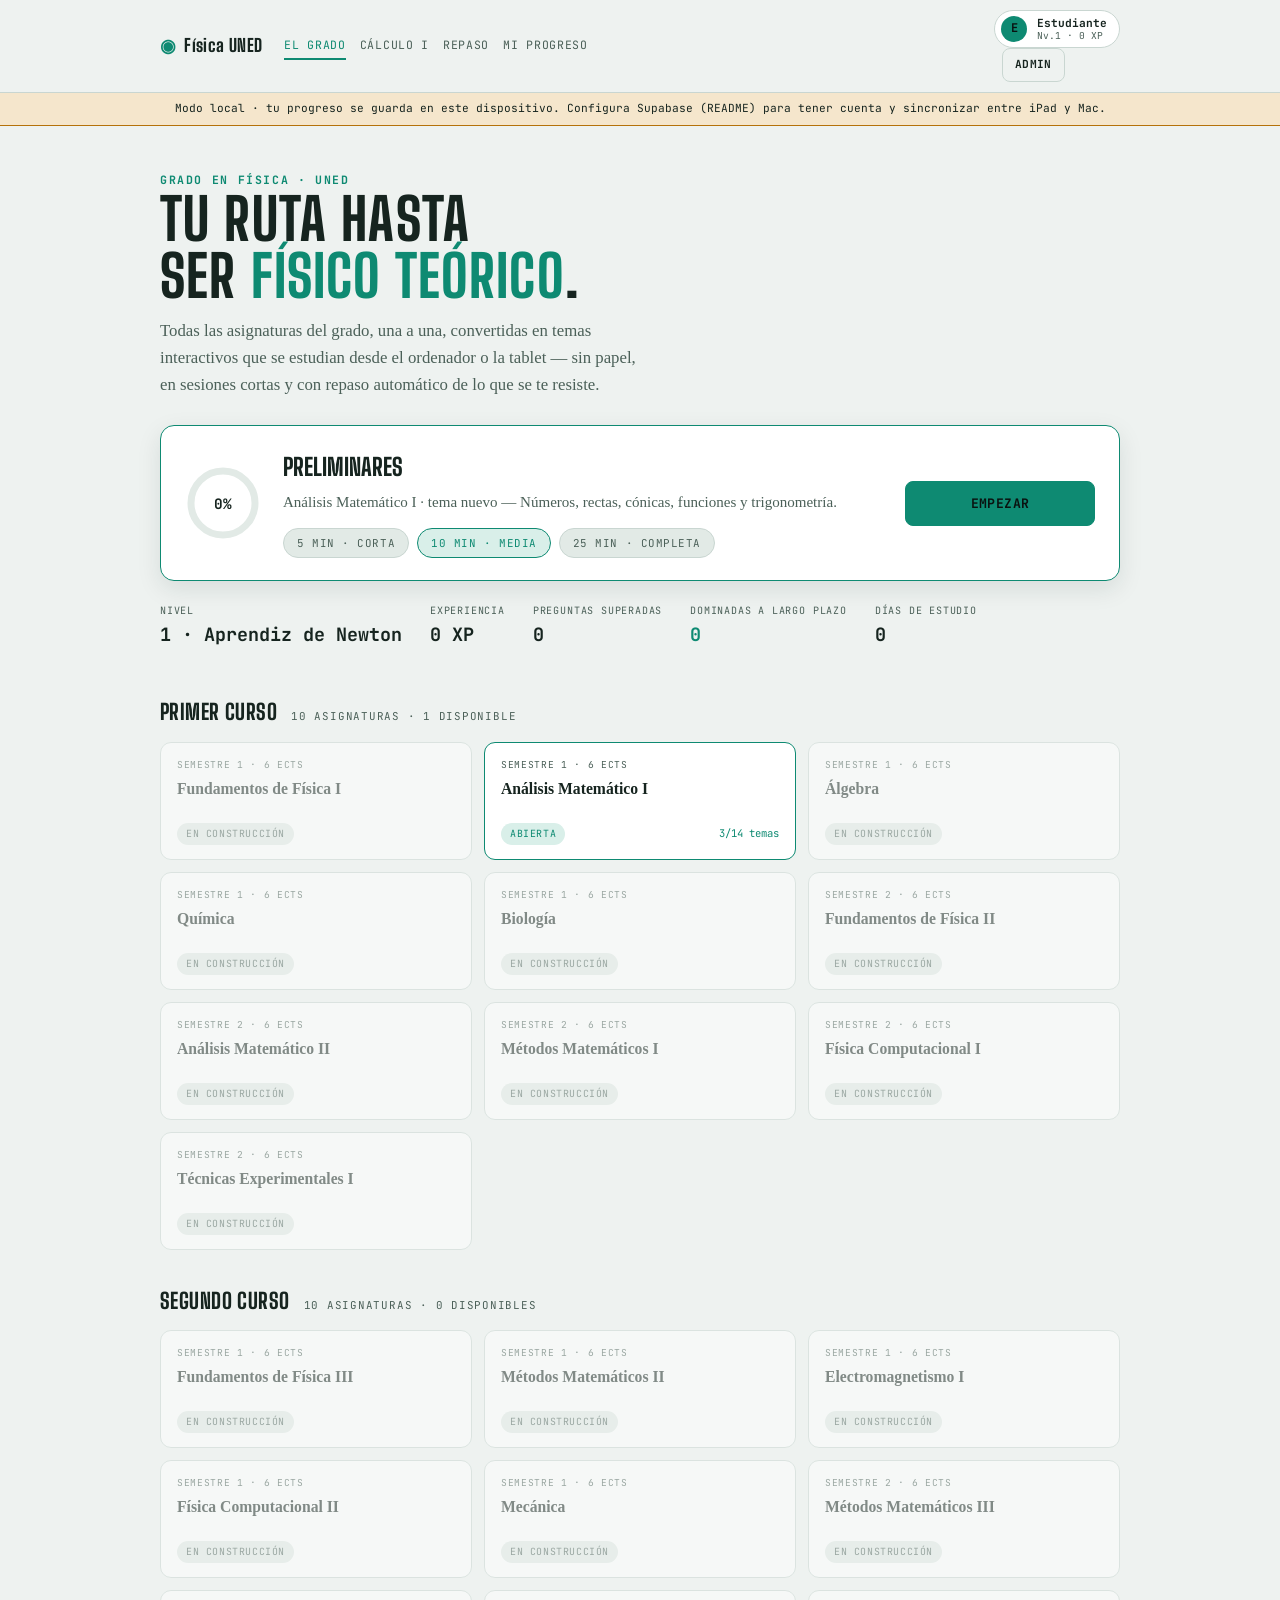
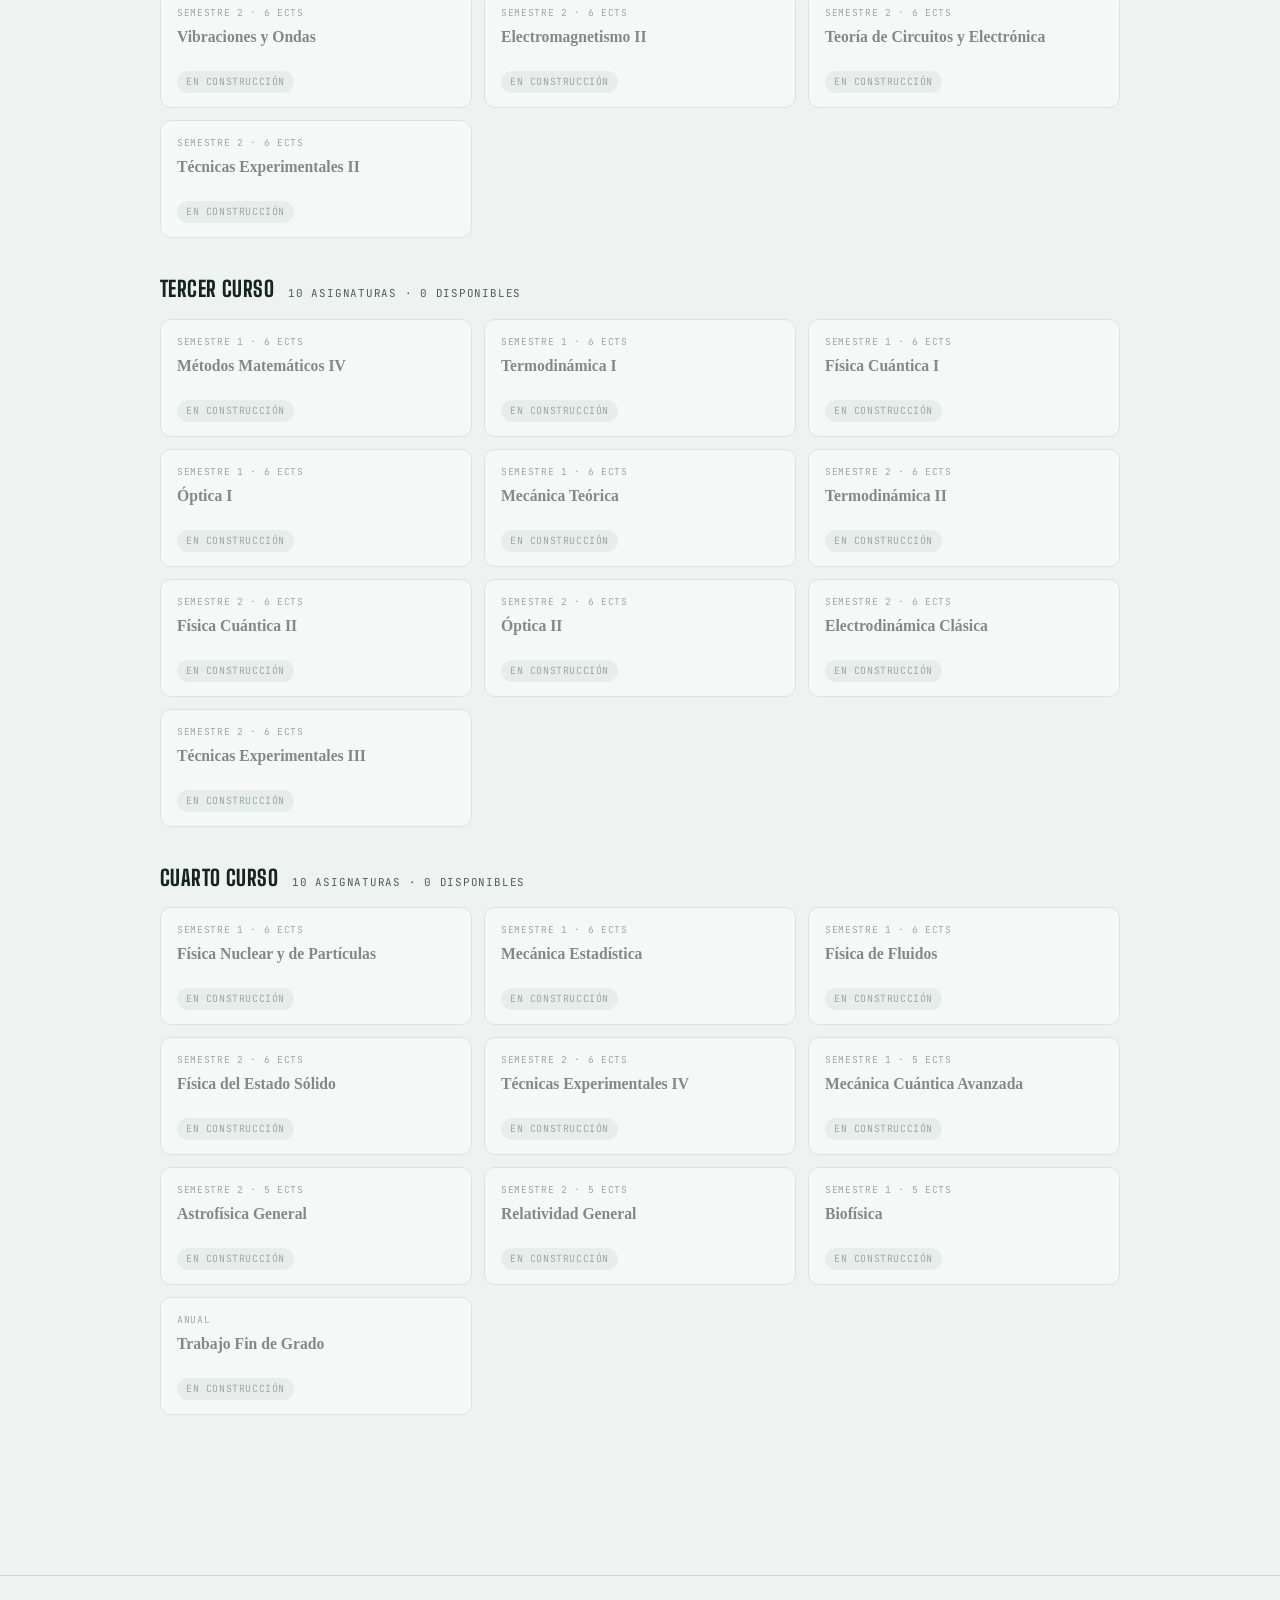
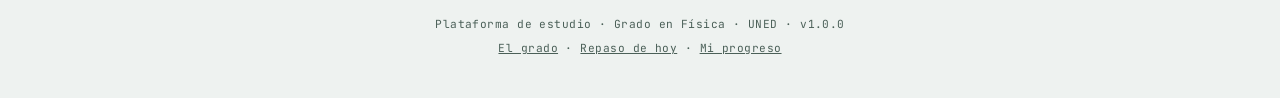
==== commit 019e0d00: "Add files via upload" ====
--- a/index.html
+++ b/index.html
@@ -543,8 +543,8 @@
       "Cálculo de una variable mirado siempre desde la física: cinemática, campos, ondas y órbitas.",
     temas: [
       { code: "preliminares", n: 1,  titulo: "Preliminares",                             gancho: "Números, rectas, cónicas, funciones y trigonometría", estado: "publicado", ruta: "tema-am1-01-preliminares.html", preguntas: 21 },
-      { code: "limites",      n: 2,  titulo: "Límites y continuidad",                     gancho: "El instante en el cálculo de velocidades",           estado: "pendiente" },
-      { code: "derivadas",    n: 3,  titulo: "Diferenciación",                            gancho: "La derivada como razón de cambio física",            estado: "pendiente" },
+      { code: "limites",      n: 2,  titulo: "Límites y continuidad",                     gancho: "El instante en el cálculo de velocidades",           estado: "publicado", ruta: "tema-am1-02-limites.html", preguntas: 21 },
+      { code: "derivadas",    n: 3,  titulo: "Diferenciación",                            gancho: "La derivada como razón de cambio física",            estado: "publicado", ruta: "tema-am1-03-derivadas.html", preguntas: 21 },
       { code: "trascendentes",n: 4,  titulo: "Funciones trascendentes",                   gancho: "Crecimiento exponencial, desintegración radiactiva", estado: "pendiente" },
       { code: "aplic-deriv",  n: 5,  titulo: "Aplicaciones de las derivadas",             gancho: "Optimización y razones de cambio relacionadas",      estado: "pendiente" },
       { code: "integracion",  n: 6,  titulo: "Integración",                               gancho: "De la velocidad a la posición",                      estado: "pendiente" },
@@ -1446,6 +1446,8 @@
    y la cola de repaso espaciado se guardan usando ese id.
    ========================================================================== */
 
+const bancoAm1Preliminares = (() => {
+
 const ESTACIONES = [
   {
     id: "s1",
@@ -1754,7 +1756,638 @@
   ruta: "tema-am1-01-preliminares.html",
 };
 
-const bancoAm1Preliminares = { ESTACIONES, EXAMEN, TODAS, META };
+return { ESTACIONES, EXAMEN, TODAS, META };
+
+})();
+
+/* ===== módulo: assets/js/banco/am1-limites.js ===== */
+/* ==========================================================================
+   BANCO DE PREGUNTAS — Análisis Matemático I · Tema 2: Límites y continuidad
+   Fuente: Capítulo 1 del libro de la asignatura (UNED).
+   Cada pregunta lleva un id estable: no cambiarlo nunca, porque el progreso
+   y la cola de repaso espaciado se guardan usando ese id.
+   ========================================================================== */
+
+const bancoAm1Limites = (() => {
+
+const ESTACIONES = [
+  {
+    id: "l1",
+    titulo: "Velocidad media y velocidad instantánea",
+    preguntas: [
+      {
+        id: "l1q1",
+        q: "Una piedra cae según y = 4,9t² m. ¿Cuál es su velocidad media entre t = 1 s y t = 2 s?",
+        opts: ["14,7 m/s", "9,8 m/s", "4,9 m/s", "19,6 m/s"],
+        correcta: 0,
+        explica: "v̄ = Δy/Δt = [4,9(2²) − 4,9(1²)]/(2−1) = (19,6 − 4,9)/1 = 14,7 m/s — el mismo cálculo del Ejemplo 1 del libro.",
+      },
+      {
+        id: "l1q2",
+        q: "Para hallar la velocidad instantánea en t = 1 s, el libro construye el cociente [4,9(1+h)² − 4,9]/h y reduce h hacia 0. ¿A qué valor se acerca ese cociente?",
+        opts: ["9,8 m/s", "4,9 m/s", "0 m/s", "19,6 m/s"],
+        correcta: 0,
+        explica: "Simplificando (Ejemplo 3): el cociente vale 9,8 + 4,9h, que tiende a 9,8 cuando h→0. Es la velocidad instantánea en t = 1 s.",
+      },
+      {
+        id: "l1q3",
+        q: "La velocidad instantánea de la piedra en el instante t, obtenida como límite del cociente de Newton, es v(t) = 9,8t. ¿Por qué no basta con sustituir h = 0 directamente en el cociente original?",
+        opts: [
+          "Porque eso implicaría dividir por cero: el cociente 0/0 no está definido sin simplificar antes",
+          "Porque 9,8t solo vale para t = 1",
+          "Porque la piedra deja de caer en h = 0",
+        ],
+        correcta: 0,
+        explica: "El cociente de Newton tiene h en el denominador. Antes de poder evaluar h = 0 hay que simplificar algebraicamente (factorizar, cancelar) para eliminar esa división prohibida.",
+      },
+    ],
+  },
+  {
+    id: "l2",
+    titulo: "Cálculo algebraico de límites",
+    preguntas: [
+      {
+        id: "l2q1",
+        q: "Para f(x) = (x² − 1)/(x − 1), factorizando el numerador se obtiene f(x) = x + 1 para x ≠ 1. ¿Cuánto vale lím<sub>x→1</sub> f(x)?",
+        opts: ["2", "0", "1", "No existe"],
+        correcta: 0,
+        explica: "Aunque f(1) no está definida (0/0), el límite existe: lím f(x) = lím (x+1) = 2 (Ejemplo 1, Sección 1.2). La gráfica tiene un 'agujero' en (1,2), no una barrera.",
+      },
+      {
+        id: "l2q2",
+        q: "La biomasa de un cultivo de algas se mide como m(t). La tasa media de crecimiento entre el día 10 y el día 40 es exactamente…",
+        opts: [
+          "La pendiente de la recta secante que une los puntos (10, m(10)) y (40, m(40))",
+          "El valor de m en el día 25",
+          "La derivada segunda de m",
+        ],
+        correcta: 0,
+        explica: "Δm/Δt es, por definición, la pendiente de la secante entre esos dos puntos de la gráfica — el mismo principio que la velocidad media en cinemática.",
+      },
+      {
+        id: "l2q3",
+        q: "Para calcular lím<sub>x→4</sub> (√x − 2)/(x² − 16), el libro multiplica numerador y denominador por el conjugado √x + 2. ¿Qué consigue con eso?",
+        opts: [
+          "Eliminar la raíz del numerador para poder cancelar el factor (x − 4) que anula el denominador",
+          "Convertir el límite en una suma",
+          "Cambiar el punto donde se calcula el límite",
+        ],
+        correcta: 0,
+        explica: "(√x−2)(√x+2) = x−4, que cancela con el (x−4) oculto en x²−16 = (x−4)(x+4). Así desaparece la indeterminación 0/0 (Ejemplo 4c, Sección 1.2).",
+      },
+    ],
+  },
+  {
+    id: "l3",
+    titulo: "Límites laterales",
+    preguntas: [
+      {
+        id: "l3q1",
+        q: "La fuerza de rozamiento cinético sobre un bloque es F = −μN·sgn(v), que cambia bruscamente de signo según la dirección del movimiento. ¿Qué describe mejor esta situación en el lenguaje de los límites?",
+        opts: [
+          "sgn(v) tiene límites laterales distintos en v = 0 (−1 por la izquierda, 1 por la derecha), así que no existe el límite bilateral",
+          "sgn(v) es continua en v = 0",
+          "El límite de sgn(v) en v = 0 vale 0",
+        ],
+        correcta: 0,
+        explica: "lím<sub>v→0⁻</sub> sgn(v) = −1 y lím<sub>v→0⁺</sub> sgn(v) = 1 (Ejemplo 6, Sección 1.2). Como no coinciden, no existe lím<sub>v→0</sub> sgn(v): la fricción cinética no está definida en reposo exacto.",
+      },
+      {
+        id: "l3q2",
+        q: "Según el Teorema 1 del libro, una función f(x) tiene límite L en x = a si y solo si…",
+        opts: [
+          "Existen los límites laterales por la izquierda y por la derecha, y ambos son iguales a L",
+          "f(a) está definida",
+          "f es un polinomio",
+        ],
+        correcta: 0,
+        explica: "lím<sub>x→a</sub> f(x) = L ⟺ lím<sub>x→a⁻</sub> f(x) = lím<sub>x→a⁺</sub> f(x) = L (Teorema 1). Es la condición exacta que usa el ejemplo de la fricción.",
+      },
+      {
+        id: "l3q3",
+        q: "Para f(x) = |x−2|/(x²+x−6), el libro obtiene lím<sub>x→2⁺</sub> f(x) = 1/5 y lím<sub>x→2⁻</sub> f(x) = −1/5. ¿Qué se concluye sobre lím<sub>x→2</sub> f(x)?",
+        opts: [
+          "No existe, porque los límites laterales no coinciden",
+          "Vale 1/5",
+          "Vale 0"],
+        correcta: 0,
+        explica: "Como en el caso de sgn(v), límites laterales distintos (1/5 ≠ −1/5) significan que el límite bilateral no existe (Ejemplo 7, Sección 1.2).",
+      },
+    ],
+  },
+  {
+    id: "l4",
+    titulo: "Límites en el infinito",
+    preguntas: [
+      {
+        id: "l4q1",
+        q: "Un paracaidista en caída libre con rozamiento del aire se aproxima a una velocidad terminal constante cuando t → ∞. ¿Qué representa esto en el lenguaje del cálculo?",
+        opts: [
+          "Una asíntota horizontal: v(t) tiende a un límite finito L cuando t tiende a infinito",
+          "Una asíntota vertical",
+          "Una discontinuidad evitable",
+        ],
+        correcta: 0,
+        explica: "lím<sub>t→∞</sub> v(t) = L (velocidad terminal) es exactamente la definición de asíntota horizontal (Definición 3, Sección 1.3): la gráfica se acerca a la recta y = L sin cruzarla necesariamente.",
+      },
+      {
+        id: "l4q2",
+        q: "Según el resumen del libro sobre funciones racionales P<sub>m</sub>(x)/Q<sub>n</sub>(x) cuando x→±∞: si el grado del numerador es MENOR que el del denominador (m &lt; n), el límite es…",
+        opts: ["0", "a<sub>m</sub>/b<sub>n</sub>", "∞"],
+        correcta: 0,
+        explica: "Cuando m < n, el denominador crece más rápido y domina: el límite es 0 (resumen tras el Ejemplo 4, Sección 1.3).",
+      },
+      {
+        id: "l4q3",
+        q: "Para f(x) = x/√(x²+1), el libro demuestra que lím<sub>x→∞</sub> f(x) = 1 y lím<sub>x→−∞</sub> f(x) = −1. ¿Cuántas asíntotas horizontales tiene la gráfica?",
+        opts: ["Dos: y = 1 e y = −1", "Una: y = 1", "Ninguna"],
+        correcta: 0,
+        explica: "Al ser distintos los límites en +∞ y en −∞ (Ejemplo 2, Sección 1.3), la curva tiene dos asíntotas horizontales, una a cada lado.",
+      },
+    ],
+  },
+  {
+    id: "l5",
+    titulo: "Límites infinitos",
+    preguntas: [
+      {
+        id: "l5q1",
+        q: "La ley de Coulomb da un campo eléctrico E(r) = k·q/r² creado por una carga puntual. ¿Qué ocurre con lím<sub>r→0</sub> E(r)?",
+        opts: [
+          "Es un límite infinito: E(r) crece sin cota cuando r se acerca a 0 por cualquier lado",
+          "Vale 0",
+          "Vale k·q",
+        ],
+        correcta: 0,
+        explica: "Es la misma estructura que 1/x² del Ejemplo 6 de la Sección 1.3: lím<sub>x→0</sub> 1/x² = ∞. El eje r = 0 es una asíntota vertical del campo.",
+      },
+      {
+        id: "l5q2",
+        q: "Para f(x) = 1/x, el libro distingue lím<sub>x→0⁺</sub> f(x) = ∞ de lím<sub>x→0⁻</sub> f(x) = −∞. ¿Qué significa esto físicamente si f representara, por ejemplo, la fuerza entre dos placas al acercarse a distancia cero por un lado u otro?",
+        opts: [
+          "El signo del límite infinito depende del lado por el que x se aproxima a 0",
+          "El límite es siempre +∞, sin importar el lado",
+          "No existen los límites laterales en este caso",
+        ],
+        correcta: 0,
+        explica: "Ejemplo 7 de la Sección 1.3: por la derecha 1/x → ∞, por la izquierda 1/x → −∞. Los límites laterales infinitos sí 'existen' en sentido simbólico, pero son distintos.",
+      },
+      {
+        id: "l5q3",
+        q: "¿Por qué '∞' no se puede tratar como un número normal al escribir lím<sub>x→0</sub> 1/x² = ∞?",
+        opts: [
+          "Porque solo es una notación que describe que los valores crecen sin cota, no un límite que realmente exista como número",
+          "Porque el límite en realidad vale cero",
+          "Porque ∞ es igual a −∞",
+        ],
+        correcta: 0,
+        explica: "El libro insiste: escribir esto no equivale a decir que el límite existe. Es una forma útil de describir un comportamiento, no un valor numérico real (Sección 1.3).",
+      },
+    ],
+  },
+  {
+    id: "l6",
+    titulo: "Continuidad",
+    preguntas: [
+      {
+        id: "l6q1",
+        q: "La función de Heaviside H(x), que modela un interruptor que se enciende en t = 0, es continua por la derecha en 0 pero no por la izquierda. ¿Qué significa 'continua por la derecha' según la Definición 5?",
+        opts: [
+          "Que lím<sub>x→0⁺</sub> H(x) = H(0)",
+          "Que H(x) = 0 para todo x",
+          "Que H es continua en todo punto",
+        ],
+        correcta: 0,
+        explica: "Continuidad por la derecha en c significa lím<sub>x→c⁺</sub> f(x) = f(c) (Definición 5). El interruptor 'ya está encendido' exactamente en el instante en que se activa.",
+      },
+      {
+        id: "l6q2",
+        q: "Un patrón de difracción tiene intensidad proporcional a f(x) = sen(x)/x, que no está definida en x = 0. Como lím<sub>x→0</sub> sen(x)/x = 1 (Ejercicio 47, Sección 1.2), ¿qué tipo de discontinuidad tiene f en 0?",
+        opts: [
+          "Evitable: basta con definir f(0) = 1 para que quede continua",
+          "De salto, no se puede evitar",
+          "No es una discontinuidad, f ya es continua en 0",
+        ],
+        correcta: 0,
+        explica: "Como el límite existe (vale 1) pero f(0) no está definida, es una discontinuidad evitable (Sección 1.4): se define F(0)=1 y se obtiene la extensión continua.",
+      },
+      {
+        id: "l6q3",
+        q: "Según el Teorema 6 del libro, si f y g son continuas en c, ¿cuál de estas combinaciones NO se garantiza continua en c sin una condición adicional?",
+        opts: [
+          "f/g, a menos que se exija además g(c) ≠ 0",
+          "f + g",
+          "f · g",
+        ],
+        correcta: 0,
+        explica: "El cociente f/g es continuo en c siempre que g(c) ≠ 0 (Teorema 6, apartado 4) — si el denominador se anula ahí, la continuidad no está garantizada.",
+      },
+    ],
+  },
+  {
+    id: "l7",
+    titulo: "Teorema Max-Min, Valor Medio y bisección",
+    preguntas: [
+      {
+        id: "l7q1",
+        q: "Con 200 m de valla se busca el área máxima de un campo rectangular. El libro obtiene A(x) = 100x − x², cuyo máximo es A = 2500 m² en x = 50. ¿Qué teorema garantiza de antemano que ese máximo existe?",
+        opts: [
+          "El Teorema Max-Min: toda función continua en un intervalo cerrado y finito alcanza un máximo y un mínimo absolutos",
+          "El Teorema del Sándwich",
+          "El Teorema 1 de límites laterales",
+        ],
+        correcta: 0,
+        explica: "A(x) es continua en el intervalo cerrado [0,100], así que el Teorema 8 (Max-Min) garantiza que existe un máximo absoluto, antes incluso de calcularlo completando el cuadrado.",
+      },
+      {
+        id: "l7q2",
+        q: "Dos cargas eléctricas fijas crean un potencial neto V(x) a lo largo de una recta, con V(a) &gt; 0 y V(b) &lt; 0 en dos puntos a y b. ¿Qué garantiza el Teorema del Valor Medio (de continuidad) sobre el punto de equilibrio V = 0?",
+        opts: [
+          "Que existe al menos un punto c entre a y b donde V(c) = 0, siempre que V sea continua en [a,b]",
+          "Que V(x) = 0 para todo x entre a y b",
+          "Que no puede existir ningún punto de equilibrio",
+        ],
+        correcta: 0,
+        explica: "El Teorema 9 asegura que una función continua toma todos los valores intermedios entre V(a) y V(b) — en particular el 0, si V(a) y V(b) tienen signos opuestos.",
+      },
+      {
+        id: "l7q3",
+        q: "El método de la bisección para resolver x³ − x − 1 = 0 en [1,2] (Ejemplo 12) divide el intervalo por la mitad en cada paso y se queda con la mitad donde la función cambia de signo. ¿Por qué funciona este método?",
+        opts: [
+          "Porque f es continua y cambia de signo en los extremos de cada subintervalo, así que el Teorema del Valor Medio garantiza una raíz dentro",
+          "Porque f es un polinomio de grado impar",
+          "Porque el intervalo [1,2] tiene longitud 1",
+        ],
+        correcta: 0,
+        explica: "En cada bisección se conserva la propiedad de signos opuestos en los extremos; como f es continua, el TVM asegura que la raíz sigue atrapada en esa mitad — así el intervalo se estrecha hasta la precisión deseada.",
+      },
+    ],
+  },
+];
+
+const EXAMEN = [
+  {
+    id: "lex1",
+    q: "La velocidad instantánea de una piedra en caída libre y = 4,9t² se define como…",
+    opts: ["El límite de la velocidad media cuando el intervalo de tiempo tiende a cero", "La velocidad media en cualquier intervalo", "4,9 m/s siempre"],
+    correcta: 0,
+    explica: "v(t) = lím<sub>h→0</sub> [y(t+h) − y(t)]/h — la definición de velocidad instantánea como límite del cociente de Newton.",
+  },
+  {
+    id: "lex2",
+    q: "Para f(x) = x² − 1)/(x − 1), el límite cuando x→1 existe aunque f(1) no esté definida. Esto ilustra que…",
+    opts: ["El límite de f en un punto no depende del valor de f en ese punto", "f(1) siempre debe estar definida para que exista el límite", "El límite es siempre igual a f(a)"],
+    correcta: 0,
+    explica: "El libro lo remarca expresamente: lím<sub>x→a</sub> f(x) no depende de f(a), incluso cuando f(a) existe.",
+  },
+  {
+    id: "lex3",
+    q: "La fuerza de rozamiento F = −μN·sgn(v) no tiene límite en v = 0 porque…",
+    opts: ["Los límites laterales por la izquierda y por la derecha son distintos (−μN y μN)", "μN vale cero", "sgn(v) es continua en 0"],
+    correcta: 0,
+    explica: "sgn(v) salta de −1 a 1 en v=0: límites laterales distintos ⇒ no existe el límite bilateral.",
+  },
+  {
+    id: "lex4",
+    q: "Si la velocidad terminal de un paracaidista es 55 m/s, esto se expresa en cálculo como…",
+    opts: ["lím<sub>t→∞</sub> v(t) = 55", "lím<sub>t→0</sub> v(t) = 55", "v(t) = 55 para todo t"],
+    correcta: 0,
+    explica: "Es un límite en el infinito: la velocidad se aproxima a 55 m/s a medida que t crece indefinidamente, sin necesariamente alcanzarlo en tiempo finito.",
+  },
+  {
+    id: "lex5",
+    q: "El campo eléctrico de una carga puntual, E(r) = kq/r², cumple lím<sub>r→0</sub> E(r) = ∞. Esto es un ejemplo de…",
+    opts: ["Límite infinito (asíntota vertical en r = 0)", "Límite en el infinito", "Discontinuidad evitable"],
+    correcta: 0,
+    explica: "Al igual que 1/x², el campo crece sin cota cuando r→0: es un límite infinito, con asíntota vertical en r=0.",
+  },
+  {
+    id: "lex6",
+    q: "La función de Heaviside H(x) (un interruptor que se enciende en x=0) es discontinua en x=0 porque…",
+    opts: ["Sus límites laterales en 0 no coinciden: 0 por la izquierda, 1 por la derecha", "H(0) no está definida", "H es discontinua en todo punto"],
+    correcta: 0,
+    explica: "lím<sub>x→0⁻</sub> H(x) = 0 ≠ 1 = lím<sub>x→0⁺</sub> H(x): al no coincidir los límites laterales, H no es continua en 0 (aunque sí es continua por la derecha).",
+  },
+  {
+    id: "lex7",
+    q: "sen(x)/x no está definida en x=0, pero lím<sub>x→0</sub> sen(x)/x = 1. Se dice que tiene una discontinuidad…",
+    opts: ["Evitable: se puede redefinir el valor en ese punto para lograr continuidad", "De salto, imposible de evitar", "Infinita"],
+    correcta: 0,
+    explica: "Como el límite existe, basta con definir f(0)=1 para obtener la extensión continua — es una discontinuidad evitable.",
+  },
+  {
+    id: "lex8",
+    q: "Para hallar dónde se anula el potencial eléctrico neto de dos cargas, el método de la bisección funciona porque…",
+    opts: ["El Teorema del Valor Medio garantiza una raíz en cualquier subintervalo donde la función continua cambie de signo", "El potencial siempre es cero en el punto medio", "Las cargas eléctricas son discontinuas"],
+    correcta: 0,
+    explica: "Cada bisección conserva el cambio de signo en los extremos; como la función es continua, el TVM asegura que la raíz sigue dentro de esa mitad, estrechando el intervalo hasta la precisión buscada.",
+  },
+];
+
+const TODAS = [...ESTACIONES.flatMap((e) => e.preguntas), ...EXAMEN];
+const META = {
+  subject: "am1",
+  topic: "limites",
+  titulo: "Límites y continuidad",
+  ruta: "tema-am1-02-limites.html",
+};
+
+return { ESTACIONES, EXAMEN, TODAS, META };
+
+})();
+
+/* ===== módulo: assets/js/banco/am1-derivadas.js ===== */
+/* ==========================================================================
+   BANCO DE PREGUNTAS — Análisis Matemático I · Tema 3: Diferenciación
+   Fuente: Capítulo 2 del libro de la asignatura (UNED).
+   Cada pregunta lleva un id estable: no cambiarlo nunca, porque el progreso
+   y la cola de repaso espaciado se guardan usando ese id.
+   ========================================================================== */
+
+const bancoAm1Derivadas = (() => {
+
+const ESTACIONES = [
+  {
+    id: "d1",
+    titulo: "El cociente de Newton",
+    preguntas: [
+      {
+        id: "d1q1",
+        q: "La energía potencial de un oscilador es U(x) = x² (julios, x en metros). Con el cociente de Newton, la pendiente de U en x₀ = 1 es…",
+        opts: ["2", "1", "0", "4"],
+        correcta: 0,
+        explica: "lím<sub>h→0</sub> [(1+h)² − 1]/h = lím (2+h) = 2 — igual que el Ejemplo 1 del libro con y = x².",
+      },
+      {
+        id: "d1q2",
+        q: "Para f(x) = x^(1/3), el cociente de Newton en x = 0 tiende a infinito. ¿Qué significa esto para la gráfica?",
+        opts: ["Que el eje y es tangente vertical en el origen", "Que no hay tangente en absoluto", "Que la función es discontinua en 0"],
+        correcta: 0,
+        explica: "Cuando el límite del cociente de Newton es +∞ o −∞, sí hay tangente: es la recta vertical x = x₀ (Definición 2, Sección 2.1).",
+      },
+      {
+        id: "d1q3",
+        q: "Un potencial en forma de 'V', U(x) = |x|, modela una pared rígida en x = 0. Justo ahí, la fuerza F = −dU/dx…",
+        opts: ["No está definida: los límites laterales del cociente de Newton no coinciden", "Vale exactamente 0", "Vale +1 siempre"],
+        correcta: 0,
+        explica: "El cociente de Newton de |x| en 0 es sgn(h): +1 por la derecha, −1 por la izquierda. Al no coincidir, no existe derivada ahí (Ejemplo 4, Sección 2.1).",
+      },
+    ],
+  },
+  {
+    id: "d2",
+    titulo: "La derivada y la notación de Leibniz",
+    preguntas: [
+      {
+        id: "d2q1",
+        q: "Un cuerpo permanece en reposo: su posición x(t) es constante. ¿Cuánto vale v(t) = x′(t)?",
+        opts: ["0", "1", "x", "Depende de t"],
+        correcta: 0,
+        explica: "La derivada de una función constante es 0 (Ejemplo 1, Sección 2.2): sin cambio de posición no hay velocidad.",
+      },
+      {
+        id: "d2q2",
+        q: "Según la Tabla 1 del libro, la derivada de √x es…",
+        opts: ["1/(2√x)", "2√x", "1/x²", "√x/2"],
+        correcta: 0,
+        explica: "d/dx √x = 1/(2√x) para x &gt; 0 — calculada racionalizando el cociente de Newton (Ejemplo 2c).",
+      },
+      {
+        id: "d2q3",
+        q: "En la diferenciación gráfica, si la curva x(t) está bajando (pendiente negativa) en un instante t₀, ¿qué indica eso sobre v(t₀)?",
+        opts: ["v(t₀) es negativa", "v(t₀) es positiva", "v(t₀) es cero"],
+        correcta: 0,
+        explica: "La pendiente de x(t) en t₀ ES v(t₀). Si la curva desciende, la velocidad es negativa: el objeto retrocede.",
+      },
+    ],
+  },
+  {
+    id: "d3",
+    titulo: "Sumas, productos y cocientes",
+    preguntas: [
+      {
+        id: "d3q1",
+        q: "La posición de una partícula es x(t) = 2t³ − 5t² + 4t + 7. Aplicando la regla de la suma, v(t) es…",
+        opts: ["6t² − 10t + 4", "2t² − 5t + 4", "6t³ − 10t² + 4t"],
+        correcta: 0,
+        explica: "d/dt(2t³−5t²+4t+7) = 6t² − 10t + 4, exactamente como el Ejemplo 1(a) de la Sección 2.3.",
+      },
+      {
+        id: "d3q2",
+        q: "Con f(t) = t²+1 y g(t) = t³+4 representando dos magnitudes cuyo producto es una energía E(t) = f(t)g(t), la Regla del Producto da E′(t) =",
+        opts: ["5t⁴ + 3t² + 8t", "2t·3t²", "6t⁵"],
+        correcta: 0,
+        explica: "E′ = f′g + fg′ = 2t(t³+4) + (t²+1)(3t²) = 5t⁴+3t²+8t — igual que expandir el polinomio y derivar (Ejemplo 3).",
+      },
+      {
+        id: "d3q3",
+        q: "Un potencial de interacción es U(x) = 1/(x²+1). Con la Regla de la Inversa, U′(x) es…",
+        opts: ["−2x/(x²+1)²", "1/(2x)", "2x/(x²+1)"],
+        correcta: 0,
+        explica: "(1/f)′ = −f′/f² con f = x²+1, f′ = 2x: U′(x) = −2x/(x²+1)² (Ejemplo 7a, Sección 2.3).",
+      },
+    ],
+  },
+  {
+    id: "d4",
+    titulo: "La Regla de la Cadena",
+    preguntas: [
+      {
+        id: "d4q1",
+        q: "Para y = √(x²+1), la Regla de la Cadena da y′(x) =",
+        opts: ["x/√(x²+1)", "1/(2√(x²+1))", "2x√(x²+1)"],
+        correcta: 0,
+        explica: "Externa √u con u = x²+1: y′ = [1/(2√u)]·(2x) = x/√(x²+1) (Ejemplo 2, Sección 2.4).",
+      },
+      {
+        id: "d4q2",
+        q: "Según el Ejemplo 3(a) del libro, d/dx (7x−3)¹⁰ =",
+        opts: ["70(7x−3)⁹", "10(7x−3)⁹", "10(7x−3)⁹·7x"],
+        correcta: 0,
+        explica: "Externa u¹⁰ con u = 7x−3: derivada = 10(7x−3)⁹·7 = 70(7x−3)⁹.",
+      },
+      {
+        id: "d4q3",
+        q: "Un engranaje A gira 3 vueltas por cada vuelta de B, y B gira 4 vueltas por cada vuelta de C. ¿Cuántas vueltas da A por cada vuelta de C?",
+        opts: ["12", "7", "3,5"],
+        correcta: 0,
+        explica: "Las tasas se multiplican en cadena: 3·4 = 12, igual que dy/dx = (dy/du)(du/dx).",
+      },
+    ],
+  },
+  {
+    id: "d5",
+    titulo: "Derivadas trigonométricas",
+    preguntas: [
+      {
+        id: "d5q1",
+        q: "Según el Teorema 9 del libro, d/dx sen x =",
+        opts: ["cos x", "−cos x", "−sen x"],
+        correcta: 0,
+        explica: "d/dx sen x = cos x (Teorema 9), a partir de lím (sen h)/h = 1 y lím (cos h − 1)/h = 0.",
+      },
+      {
+        id: "d5q2",
+        q: "Un oscilador tiene posición x(t) = A·cos(ωt). ¿Cuál es su velocidad v(t) = dx/dt?",
+        opts: ["−Aω·sen(ωt)", "A·sen(ωt)", "Aω·cos(ωt)"],
+        correcta: 0,
+        explica: "Por la Regla de la Cadena, d/dt cos(ωt) = −ω·sen(ωt), así que v(t) = −Aω·sen(ωt).",
+      },
+      {
+        id: "d5q3",
+        q: "En el movimiento armónico simple, la aceleración a(t) se relaciona con la posición x(t) mediante…",
+        opts: ["a(t) = −ω²·x(t)", "a(t) = ω²·x(t)", "a(t) es siempre constante"],
+        correcta: 0,
+        explica: "a(t) = −Aω²cos(ωt) = −ω²x(t): la ecuación d²y/dt² + ω²y = 0 que verifica el Ejemplo 3 de la Sección 2.8.",
+      },
+    ],
+  },
+  {
+    id: "d6",
+    titulo: "El Teorema del Valor Medio",
+    preguntas: [
+      {
+        id: "d6q1",
+        q: "Un coche recorre 150 km en 2 horas. Según el Teorema del Valor Medio, ¿qué se puede afirmar con certeza?",
+        opts: [
+          "El coche alcanzó exactamente 75 km/h en algún instante del trayecto",
+          "El coche viajó siempre a 75 km/h",
+          "El coche nunca superó los 75 km/h",
+        ],
+        correcta: 0,
+        explica: "La velocidad media es 75 km/h. El TVM garantiza que la velocidad instantánea coincidió con esa media en al menos un instante.",
+      },
+      {
+        id: "d6q2",
+        q: "Para f(x) = x³ − 12x + 1, f′(x) = 3(x−2)(x+2). ¿En qué intervalo es f decreciente?",
+        opts: ["(−2, 2)", "(−∞, −2)", "(2, ∞)"],
+        correcta: 0,
+        explica: "f′(x) es negativa entre −2 y 2, así que f decrece en (−2, 2) (Ejemplo 4, Sección 2.6).",
+      },
+      {
+        id: "d6q3",
+        q: "Si la velocidad de un objeto es negativa y su aceleración también es negativa, el objeto está…",
+        opts: [
+          "Moviéndose a la izquierda, cada vez más rápido",
+          "Moviéndose a la derecha y acelerando",
+          "En reposo",
+        ],
+        correcta: 0,
+        explica: "Velocidad y aceleración con el mismo signo: el objeto se mueve a la izquierda y el módulo de su velocidad aumenta (Tabla 2, Sección 2.11).",
+      },
+    ],
+  },
+  {
+    id: "d7",
+    titulo: "Orden superior, velocidad y caída libre",
+    preguntas: [
+      {
+        id: "d7q1",
+        q: "Para y(t) = −4,9t² + 8t + 10 (objeto lanzado desde un tejado), la velocidad v(t) = y′(t) es…",
+        opts: ["−9,8t + 8", "−4,9t + 8", "9,8t − 8"],
+        correcta: 0,
+        explica: "d/dt(−4,9t²+8t+10) = −9,8t + 8, con las reglas de la suma y de la potencia (Ejemplo 3, Sección 2.11).",
+      },
+      {
+        id: "d7q2",
+        q: "La aceleración de ese mismo objeto, a(t) = y″(t), es…",
+        opts: ["−9,8 (constante)", "−9,8t", "8"],
+        correcta: 0,
+        explica: "a(t) = d/dt(−9,8t+8) = −9,8 m/s² — la aceleración de la gravedad, constante durante todo el vuelo.",
+      },
+      {
+        id: "d7q3",
+        q: "Si conocemos y″(t) = −g y las condiciones iniciales y(0)=y₀, y′(0)=v₀, ¿qué operación permite reconstruir y(t) por completo?",
+        opts: [
+          "Calcular dos primitivas sucesivas y fijar las constantes con los datos iniciales",
+          "Derivar dos veces más",
+          "Multiplicar dos veces por g",
+        ],
+        correcta: 0,
+        explica: "Como en el Ejemplo 4 de la Sección 2.11: se integra y″=−g una vez (constante C₁=v₀) y otra vez (constante C₂=y₀), dando y(t) = −½gt² + v₀t + y₀.",
+      },
+    ],
+  },
+];
+
+const EXAMEN = [
+  {
+    id: "dex1",
+    q: "El cociente de Newton para f(x) = x² en un punto general x₀ es (2x₀h+h²)/h. Al tomar el límite h→0, f′(x₀) =",
+    opts: ["2x₀", "x₀²", "2"],
+    correcta: 0,
+    explica: "lím<sub>h→0</sub>(2x₀+h) = 2x₀ — la fórmula general que confirma que la derivada de x² es 2x.",
+  },
+  {
+    id: "dex2",
+    q: "Según la Tabla 1 del libro, la derivada de 1/x es",
+    opts: ["−1/x²", "1/x²", "−1/x"],
+    correcta: 0,
+    explica: "d/dx(1/x) = −1/x² (x≠0), obtenida racionalizando el cociente de Newton (Ejemplo 2b, Sección 2.2).",
+  },
+  {
+    id: "dex3",
+    q: "Con la Regla del Cociente, la derivada de y = (1−x²)/(1+x²) es",
+    opts: ["−4x/(1+x²)²", "4x/(1+x²)²", "−2x/(1+x²)"],
+    correcta: 0,
+    explica: "dy/dx = [(1+x²)(−2x)−(1−x²)(2x)]/(1+x²)² = −4x/(1+x²)² (Ejemplo 9a, Sección 2.3).",
+  },
+  {
+    id: "dex4",
+    q: "Si dy/du = 5 y du/dx = −2, la Regla de la Cadena da dy/dx =",
+    opts: ["−10", "3", "−2,5"],
+    correcta: 0,
+    explica: "dy/dx = (dy/du)·(du/dx) = 5·(−2) = −10: las tasas se multiplican en cadena.",
+  },
+  {
+    id: "dex5",
+    q: "d/dx tan x =",
+    opts: ["sec²x", "−csc²x", "sec x·tan x"],
+    correcta: 0,
+    explica: "Con la Regla del Cociente sobre tan x = sen x/cos x se obtiene d/dx tan x = sec²x (Ejemplo 4, Sección 2.5).",
+  },
+  {
+    id: "dex6",
+    q: "El Teorema de Rolle es el caso particular del Teorema del Valor Medio en el que…",
+    opts: [
+      "La cuerda entre a y b tiene pendiente 0, porque f(a) = f(b)",
+      "f no es continua",
+      "El intervalo [a,b] es infinito",
+    ],
+    correcta: 0,
+    explica: "Si g(a)=g(b), la cuerda es horizontal, así que el TVM garantiza un punto c con g′(c)=0: eso es el Teorema de Rolle.",
+  },
+  {
+    id: "dex7",
+    q: "La aceleración de un objeto en movimiento es la derivada de…",
+    opts: [
+      "La velocidad (es decir, la segunda derivada de la posición)",
+      "La posición",
+      "El tiempo",
+    ],
+    correcta: 0,
+    explica: "a(t) = dv/dt = d²x/dt² — la aceleración es la derivada de la velocidad y, por tanto, la segunda derivada de la posición.",
+  },
+  {
+    id: "dex8",
+    q: "Para la circunferencia x²+y²=25, diferenciando implícitamente se obtiene dy/dx = −x/y. En el punto (3,−4), la pendiente vale",
+    opts: ["3/4", "−3/4", "4/3"],
+    correcta: 0,
+    explica: "dy/dx en (3,−4) es −3/(−4) = 3/4 — el mismo resultado que despejar y = −√(25−x²) y derivar explícitamente (Ejemplo 2, Sección 2.9).",
+  },
+];
+
+const TODAS = [...ESTACIONES.flatMap((e) => e.preguntas), ...EXAMEN];
+const META = {
+  subject: "am1",
+  topic: "derivadas",
+  titulo: "Diferenciación",
+  ruta: "tema-am1-03-derivadas.html",
+};
+
+return { ESTACIONES, EXAMEN, TODAS, META };
+
+})();
 
 /* ===== módulo: assets/js/banco.js ===== */
 /* ==========================================================================
@@ -1767,6 +2400,8 @@
 
 const REGISTRO = {
   "am1/preliminares": async () => bancoAm1Preliminares,
+  "am1/limites": async () => bancoAm1Limites,
+  "am1/derivadas": async () => bancoAm1Derivadas,
 };
 
 const cache = new Map();
